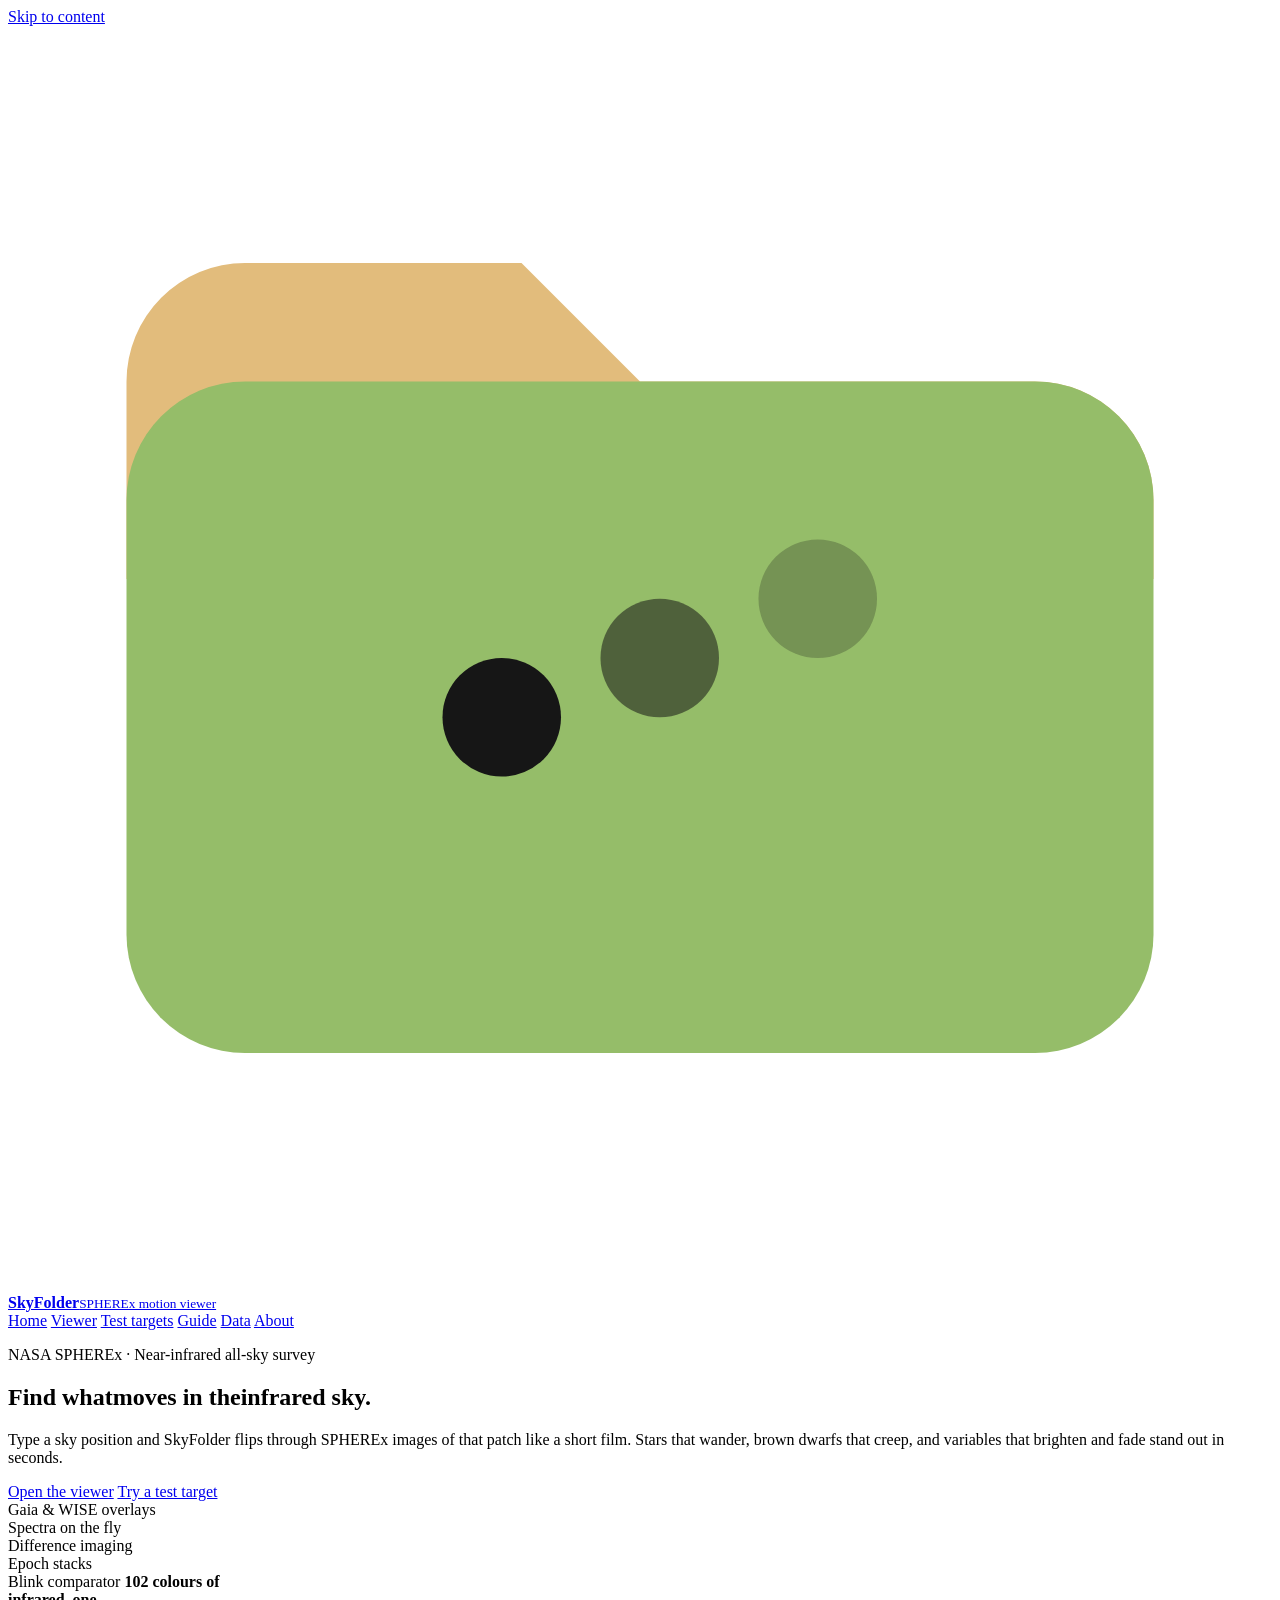
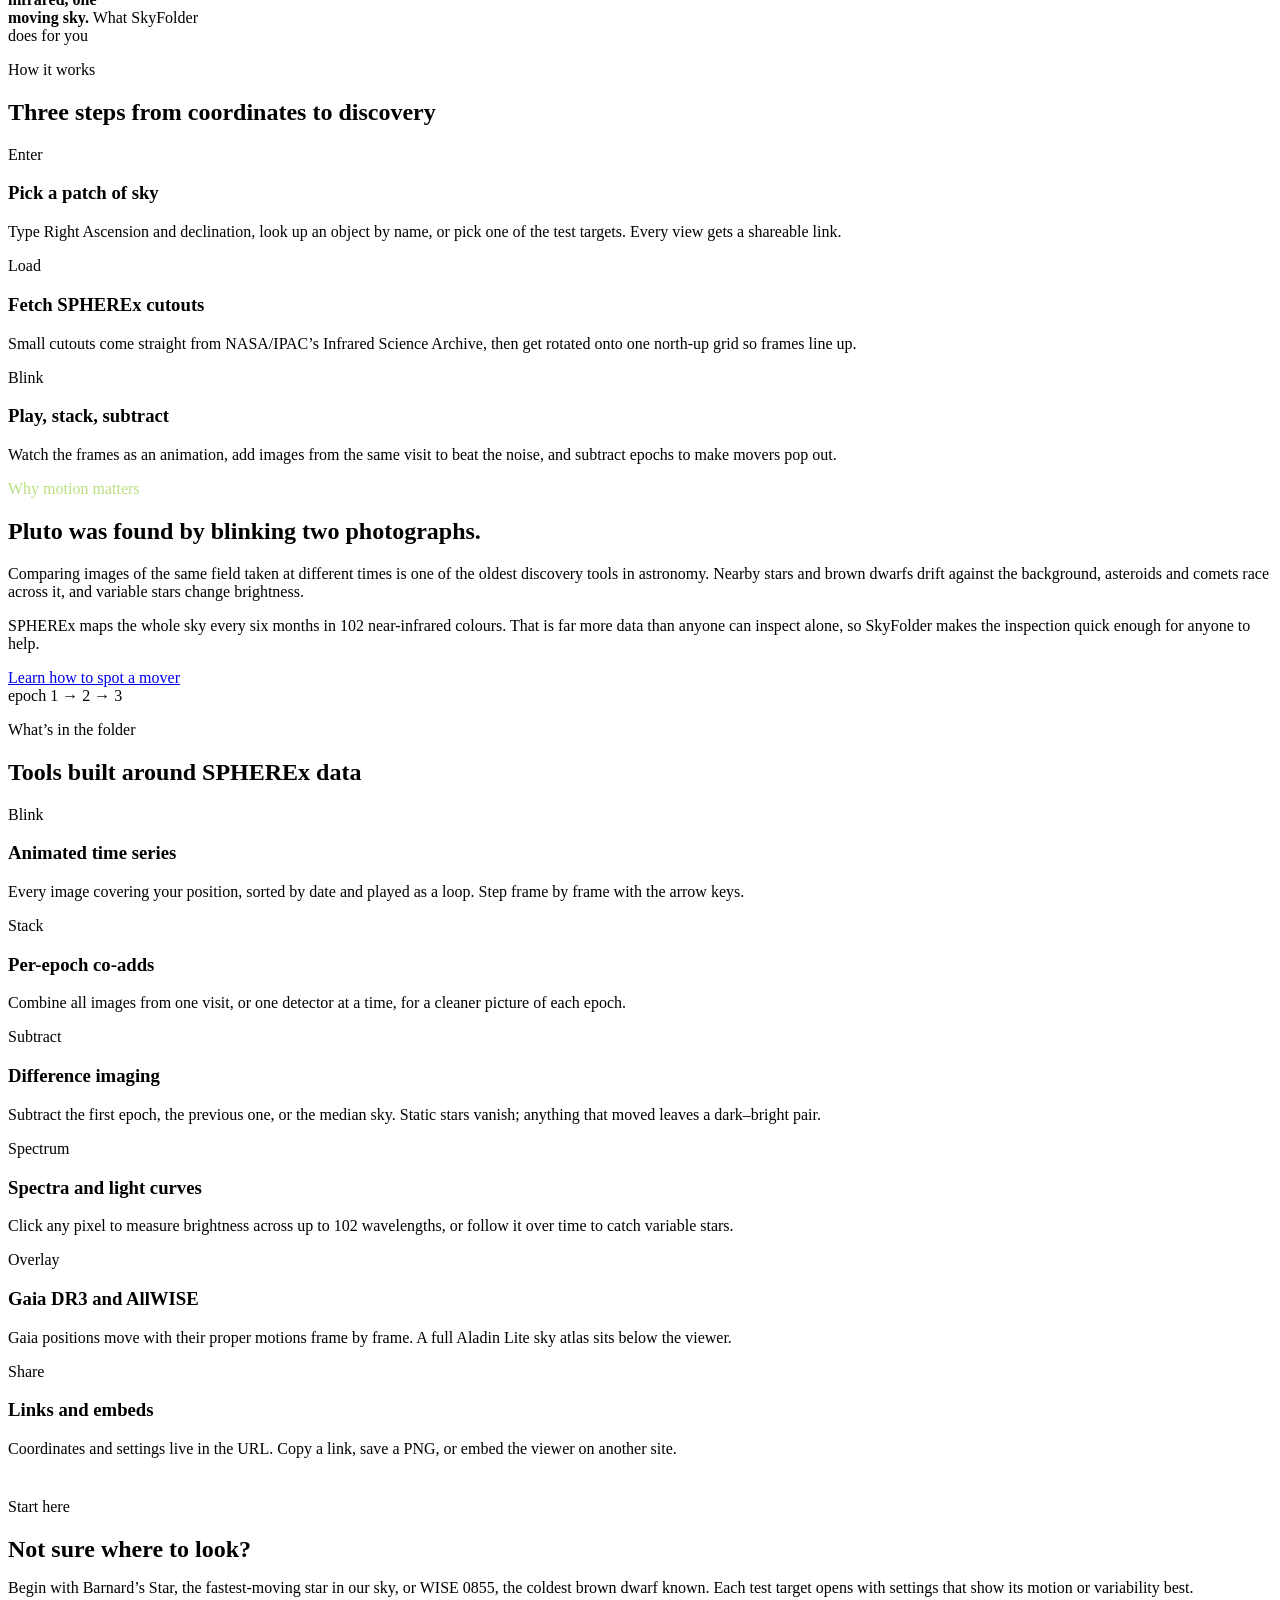
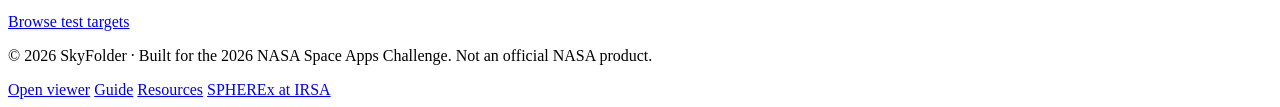
==== index.html @ dc49c0e2 "Add files via upload" ====
<!DOCTYPE html>
<html lang="en">
<head>
  <meta charset="utf-8">
  <meta name="viewport" content="width=device-width, initial-scale=1">
  <title>SkyFolder · Find what moves in the SPHEREx sky</title>
  <meta name="description" content="A simple web viewer that blinks NASA SPHEREx infrared images of any patch of sky so anyone can spot moving and variable objects.">
  <meta property="og:title" content="SkyFolder · Find what moves in the SPHEREx sky">
  <meta property="og:description" content="A simple web viewer that blinks NASA SPHEREx infrared images of any patch of sky so anyone can spot moving and variable objects.">
  <meta name="theme-color" content="#e5ecd4">
  <link rel="icon" href="assets/img/favicon.svg" type="image/svg+xml">
  <link rel="preconnect" href="https://fonts.googleapis.com">
  <link rel="preconnect" href="https://fonts.gstatic.com" crossorigin>
  <link href="https://fonts.googleapis.com/css2?family=Inter:wght@400;500;600;700&family=Inter+Tight:wght@700;800&family=JetBrains+Mono:wght@400;600&display=swap" rel="stylesheet">
  <link rel="stylesheet" href="assets/css/style.css">
</head>
<body>
  <a class="skip" href="#main">Skip to content</a>
  <header class="site-header">
    <div class="wrap header-row">
      <a class="brand" href="index.html">
        <svg viewBox="0 0 64 64" aria-hidden="true"><path d="M6 18a6 6 0 0 1 6-6h14l6 6h20a6 6 0 0 1 6 6v4H6z" fill="#e2bc7c"/><path d="M6 24a6 6 0 0 1 6-6h40a6 6 0 0 1 6 6v22a6 6 0 0 1-6 6H12a6 6 0 0 1-6-6z" fill="#95bd69"/><circle cx="25" cy="35" r="3" fill="#161616"/><circle cx="33" cy="32" r="3" fill="#161616" opacity=".55"/><circle cx="41" cy="29" r="3" fill="#161616" opacity=".25"/></svg>
        <span><b>SkyFolder</b><small>SPHEREx motion viewer</small></span>
      </a>
      <nav class="tabs" aria-label="Main">
        <a class="tab active" href="index.html" aria-current="page">Home</a>
        <a class="tab" href="viewer.html">Viewer</a>
        <a class="tab" href="targets.html">Test targets</a>
        <a class="tab" href="guide.html">Guide</a>
        <a class="tab" href="data.html">Data</a>
        <a class="tab" href="about.html">About</a>
      </nav>
    </div>
  </header>

  <div class="wrap">
    <main id="main" class="sheet">
      <section class="hero">
        <div>
          <p class="eyebrow">NASA SPHEREx · Near-infrared all-sky survey</p>
          <h1><span>Find what</span><span>moves in the</span><span>infrared sky.</span></h1>
          <p class="lead">Type a sky position and SkyFolder flips through SPHEREx images of that patch like a short film. Stars that wander, brown dwarfs that creep, and variables that brighten and fade stand out in seconds.</p>
          <div class="btn-row">
            <a class="btn" href="viewer.html">Open the viewer</a>
            <a class="btn ghost" href="targets.html">Try a test target</a>
          </div>
        </div>

        <div class="stack" aria-hidden="true">
          <div class="sheetcard s1"><span class="t">Gaia &amp; WISE overlays</span></div>
          <div class="sheetcard s2"><span class="t">Spectra on the fly</span></div>
          <div class="sheetcard s3"><span class="t">Difference imaging</span></div>
          <div class="sheetcard s4"><span class="t">Epoch stacks</span></div>
          <div class="front">
            <span class="t">Blink comparator</span>
            <strong>102 colours of<br>infrared, one<br>moving sky.</strong>
            <span class="line">What SkyFolder<br>does for you</span>
          </div>
        </div>
      </section>

      <section>
        <p class="eyebrow">How it works</p>
        <h2>Three steps from coordinates to discovery</h2>
        <div class="steps">
          <div class="folder"><span class="label">Enter</span>
            <h3>Pick a patch of sky</h3>
            <p>Type Right Ascension and declination, look up an object by name, or pick one of the test targets. Every view gets a shareable link.</p>
          </div>
          <div class="folder green"><span class="label">Load</span>
            <h3>Fetch SPHEREx cutouts</h3>
            <p>Small cutouts come straight from NASA/IPAC’s Infrared Science Archive, then get rotated onto one north-up grid so frames line up.</p>
          </div>
          <div class="folder"><span class="label">Blink</span>
            <h3>Play, stack, subtract</h3>
            <p>Watch the frames as an animation, add images from the same visit to beat the noise, and subtract epochs to make movers pop out.</p>
          </div>
        </div>
      </section>

      <section class="band">
        <div>
          <p class="eyebrow" style="color:#b8e07f">Why motion matters</p>
          <h2>Pluto was found by blinking two photographs.</h2>
          <p>Comparing images of the same field taken at different times is one of the oldest discovery tools in astronomy. Nearby stars and brown dwarfs drift against the background, asteroids and comets race across it, and variable stars change brightness.</p>
          <p>SPHEREx maps the whole sky every six months in 102 near-infrared colours. That is far more data than anyone can inspect alone, so SkyFolder makes the inspection quick enough for anyone to help.</p>
          <a class="btn green" href="guide.html">Learn how to spot a mover</a>
        </div>
        <div class="blink-demo" aria-label="Animated illustration of a star moving against fixed background stars">
          <i style="width:5px;height:5px;left:18%;top:22%"></i>
          <i style="width:3px;height:3px;left:72%;top:18%"></i>
          <i style="width:7px;height:7px;left:64%;top:70%"></i>
          <i style="width:4px;height:4px;left:28%;top:78%"></i>
          <i style="width:3px;height:3px;left:84%;top:44%"></i>
          <i style="width:4px;height:4px;left:12%;top:52%"></i>
          <i class="mover"></i>
          <span>epoch 1 → 2 → 3</span>
        </div>
      </section>

      <section>
        <p class="eyebrow">What’s in the folder</p>
        <h2>Tools built around SPHEREx data</h2>
        <div class="grid three">
          <div class="folder paper"><span class="label">Blink</span>
            <h3>Animated time series</h3>
            <p>Every image covering your position, sorted by date and played as a loop. Step frame by frame with the arrow keys.</p>
          </div>
          <div class="folder paper"><span class="label">Stack</span>
            <h3>Per-epoch co-adds</h3>
            <p>Combine all images from one visit, or one detector at a time, for a cleaner picture of each epoch.</p>
          </div>
          <div class="folder paper"><span class="label">Subtract</span>
            <h3>Difference imaging</h3>
            <p>Subtract the first epoch, the previous one, or the median sky. Static stars vanish; anything that moved leaves a dark–bright pair.</p>
          </div>
          <div class="folder paper"><span class="label">Spectrum</span>
            <h3>Spectra and light curves</h3>
            <p>Click any pixel to measure brightness across up to 102 wavelengths, or follow it over time to catch variable stars.</p>
          </div>
          <div class="folder paper"><span class="label">Overlay</span>
            <h3>Gaia DR3 and AllWISE</h3>
            <p>Gaia positions move with their proper motions frame by frame. A full Aladin Lite sky atlas sits below the viewer.</p>
          </div>
          <div class="folder paper"><span class="label">Share</span>
            <h3>Links and embeds</h3>
            <p>Coordinates and settings live in the URL. Copy a link, save a PNG, or embed the viewer on another site.</p>
          </div>
        </div>
      </section>

      <section>
        <div class="folder green" style="margin-top:2.5rem"><span class="label">Start here</span>
          <h2 style="margin-bottom:.4em">Not sure where to look?</h2>
          <p>Begin with Barnard’s Star, the fastest-moving star in our sky, or WISE 0855, the coldest brown dwarf known. Each test target opens with settings that show its motion or variability best.</p>
          <a class="btn" href="targets.html">Browse test targets</a>
        </div>
      </section>

    </main>
  </div>

  <footer class="site-footer">
    <div class="wrap footer-row">
      <p>© <span data-year>2026</span> SkyFolder · Built for the 2026 NASA Space Apps Challenge. Not an official NASA product.</p>
      <nav aria-label="Footer">
        <a href="viewer.html">Open viewer</a>
        <a href="guide.html">Guide</a>
        <a href="data.html#resources">Resources</a>
        <a href="https://irsa.ipac.caltech.edu/Missions/spherex.html" rel="noopener">SPHEREx at IRSA</a>
      </nav>
    </div>
  </footer>
  <script src="assets/js/common.js" defer></script>
</body>
</html>
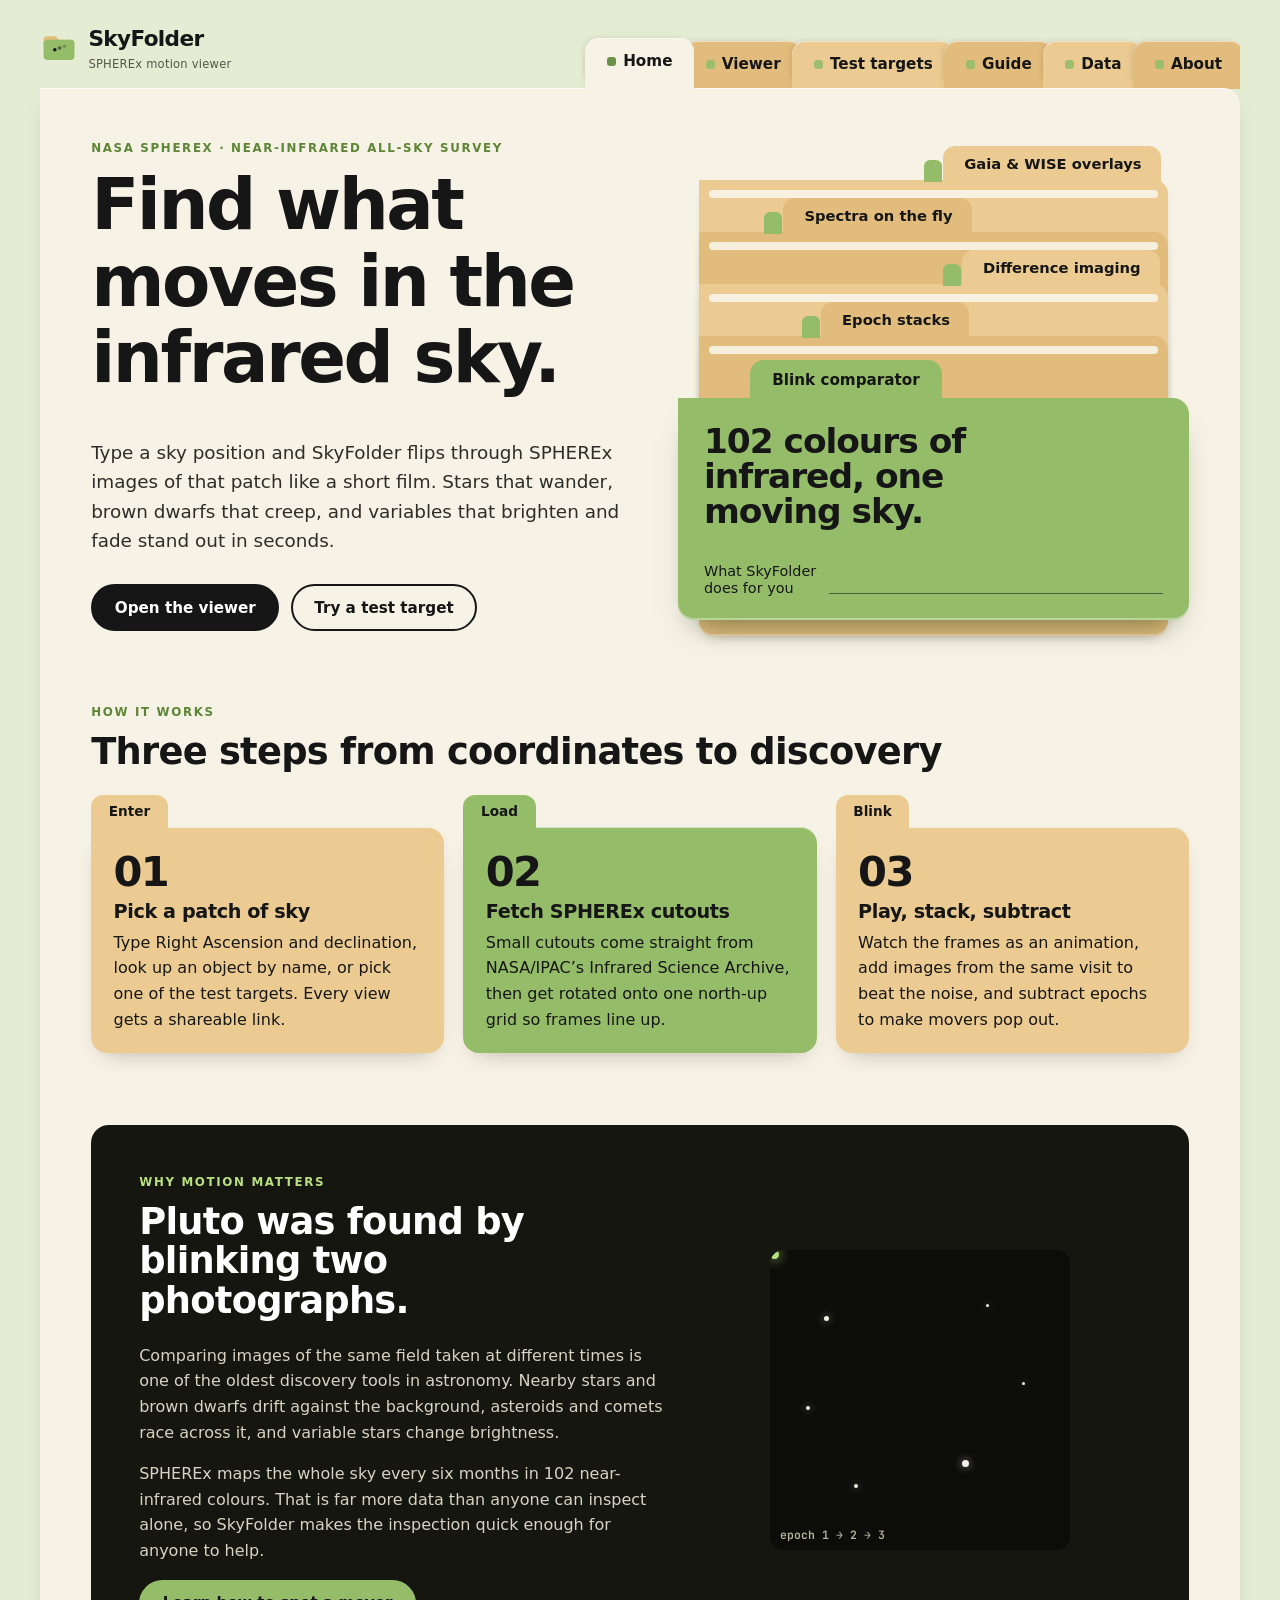
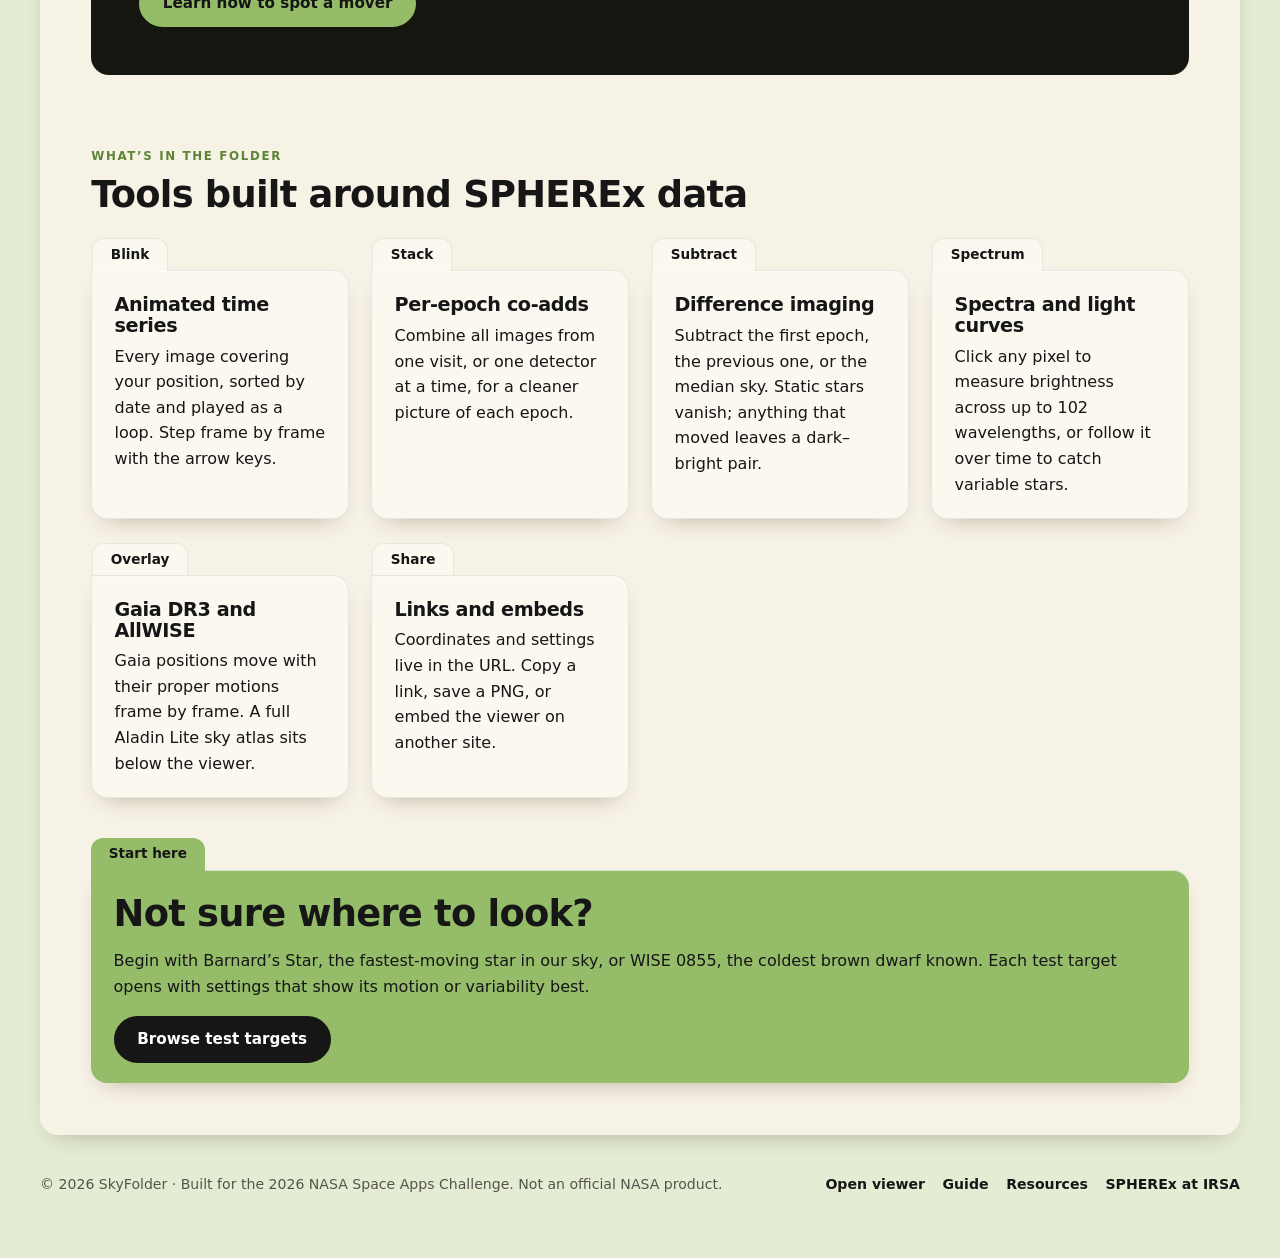
==== commit a548d825: "Add files via upload" ====
--- a/index.html
+++ b/index.html
@@ -8,11 +8,11 @@
   <meta property="og:title" content="SkyFolder · Find what moves in the SPHEREx sky">
   <meta property="og:description" content="A simple web viewer that blinks NASA SPHEREx infrared images of any patch of sky so anyone can spot moving and variable objects.">
   <meta name="theme-color" content="#e5ecd4">
-  <link rel="icon" href="assets/img/favicon.svg" type="image/svg+xml">
+  <link rel="icon" href="favicon.svg" type="image/svg+xml">
   <link rel="preconnect" href="https://fonts.googleapis.com">
   <link rel="preconnect" href="https://fonts.gstatic.com" crossorigin>
   <link href="https://fonts.googleapis.com/css2?family=Inter:wght@400;500;600;700&family=Inter+Tight:wght@700;800&family=JetBrains+Mono:wght@400;600&display=swap" rel="stylesheet">
-  <link rel="stylesheet" href="assets/css/style.css">
+  <link rel="stylesheet" href="style.css">
 </head>
 <body>
   <a class="skip" href="#main">Skip to content</a>
@@ -151,6 +151,6 @@
       </nav>
     </div>
   </footer>
-  <script src="assets/js/common.js" defer></script>
+  <script src="common.js" defer></script>
 </body>
 </html>
--- a/style.css
+++ b/style.css
@@ -0,0 +1,376 @@
+:root {
+  --bg: #e5ecd4;
+  --paper: #f7f2e6;
+  --paper-2: #fbf8f0;
+  --kraft: #ebcb92;
+  --kraft-2: #e2bc7c;
+  --kraft-edge: #cfa463;
+  --green: #95bd69;
+  --green-2: #84ad58;
+  --green-dark: #5d8536;
+  --ink: #161616;
+  --muted: #55544a;
+  --line: rgba(22, 22, 22, 0.12);
+  --night: #15160f;
+  --radius: 18px;
+  --shadow: 0 1px 0 rgba(255, 255, 255, 0.6) inset, 0 10px 24px -14px rgba(60, 50, 20, 0.45);
+  --font: 'Inter', system-ui, -apple-system, 'Segoe UI', sans-serif;
+  --display: 'Inter Tight', 'Inter', system-ui, sans-serif;
+  --mono: 'JetBrains Mono', ui-monospace, SFMono-Regular, Menlo, monospace;
+}
+
+* { box-sizing: border-box; }
+[hidden] { display: none !important; }
+html { scroll-behavior: smooth; }
+body {
+  margin: 0;
+  font-family: var(--font);
+  color: var(--ink);
+  background: var(--bg);
+  line-height: 1.6;
+  -webkit-font-smoothing: antialiased;
+}
+img { max-width: 100%; display: block; }
+a { color: var(--green-dark); text-underline-offset: 3px; }
+a:hover { color: var(--ink); }
+h1, h2, h3, h4 { font-family: var(--display); line-height: 1.08; letter-spacing: -0.02em; margin: 0 0 .6em; }
+h1 { font-size: clamp(2.4rem, 5.6vw, 4.4rem); font-weight: 800; letter-spacing: -0.035em; }
+h2 { font-size: clamp(1.6rem, 3vw, 2.3rem); font-weight: 800; }
+h3 { font-size: 1.2rem; font-weight: 700; }
+p { margin: 0 0 1em; }
+code, kbd, .mono { font-family: var(--mono); font-size: .9em; }
+code { background: rgba(22,22,22,.06); padding: .1em .35em; border-radius: 6px; }
+kbd { border: 1px solid var(--line); border-bottom-width: 2px; padding: 0 .4em; border-radius: 5px; background: var(--paper-2); }
+.muted { color: var(--muted); }
+.wrap { width: min(1200px, 100% - 2.5rem); margin-inline: auto; }
+.skip { position: absolute; left: -999px; }
+.skip:focus { left: 1rem; top: 1rem; z-index: 10; background: var(--ink); color: #fff; padding: .5rem 1rem; border-radius: 8px; }
+
+/* ---------- header with folder tabs ---------- */
+.site-header { padding-top: 1.4rem; }
+.header-row { display: flex; align-items: flex-end; justify-content: space-between; gap: 1.5rem; }
+.brand { display: flex; align-items: center; gap: .65rem; text-decoration: none; color: var(--ink); padding-bottom: .9rem; flex-shrink: 0; }
+.brand svg { width: 38px; height: 38px; }
+.brand b { font-family: var(--display); font-size: 1.35rem; font-weight: 800; letter-spacing: -0.03em; }
+.brand small { display: block; font-size: .72rem; color: var(--muted); font-weight: 500; letter-spacing: .02em; margin-top: -2px; }
+
+.tabs { display: flex; align-items: flex-end; overflow-x: auto; scrollbar-width: none; padding: .6rem .4rem 0; margin-bottom: -1px; }
+.tabs::-webkit-scrollbar { display: none; }
+.tab {
+  position: relative;
+  display: inline-flex; align-items: center; gap: .45rem;
+  padding: .7rem 1.35rem .75rem;
+  margin-right: -10px;
+  background: var(--kraft);
+  color: var(--ink);
+  text-decoration: none;
+  font-weight: 600;
+  font-size: .95rem;
+  white-space: nowrap;
+  border-radius: 14px 14px 0 0;
+  box-shadow: inset 0 1px 0 rgba(255,255,255,.5), -3px -2px 8px -6px rgba(60,40,10,.4);
+  transition: transform .15s ease, background .15s ease;
+}
+.tab:nth-child(even) { background: var(--kraft-2); }
+.tab::before { content: ''; width: 9px; height: 9px; border-radius: 3px; background: var(--green); opacity: .9; }
+.tab:hover { transform: translateY(-3px); color: var(--ink); }
+.tab.active { background: var(--paper); z-index: 2; padding-bottom: .95rem; transform: none; }
+.tab.active::before { background: var(--green-dark); }
+
+.sheet {
+  position: relative;
+  background: var(--paper);
+  border-radius: 0 var(--radius) var(--radius) var(--radius);
+  box-shadow: var(--shadow);
+  padding: clamp(1.4rem, 4vw, 3.2rem);
+  min-height: 60vh;
+}
+
+/* ---------- buttons, chips, forms ---------- */
+.btn {
+  display: inline-flex; align-items: center; justify-content: center; gap: .5rem;
+  padding: .78rem 1.35rem;
+  border-radius: 999px;
+  border: 2px solid var(--ink);
+  background: var(--ink); color: #fff;
+  font: 600 .95rem var(--font);
+  text-decoration: none;
+  cursor: pointer;
+  transition: transform .12s ease, background .12s ease;
+}
+.btn:hover { transform: translateY(-1px); color: #fff; background: #2b2b2b; }
+.btn:disabled { opacity: .45; cursor: not-allowed; transform: none; }
+.btn.ghost { background: transparent; color: var(--ink); }
+.btn.ghost:hover { background: rgba(22,22,22,.06); color: var(--ink); }
+.btn.green { background: var(--green); border-color: var(--green); color: var(--ink); }
+.btn.green:hover { background: var(--green-2); }
+.btn.small { padding: .45rem .9rem; font-size: .85rem; border-width: 1.5px; }
+.btn-row { display: flex; flex-wrap: wrap; gap: .7rem; }
+
+.chip {
+  border: 1.5px solid var(--kraft-edge);
+  background: var(--paper-2);
+  color: var(--ink);
+  font: 600 .82rem var(--font);
+  padding: .38rem .8rem;
+  border-radius: 999px;
+  cursor: pointer;
+}
+.chip:hover { background: var(--kraft); }
+
+label { font-weight: 600; font-size: .85rem; display: block; margin-bottom: .3rem; }
+.hint { font-size: .78rem; color: var(--muted); font-weight: 400; }
+input[type=text], input[type=number], select {
+  width: 100%;
+  font: 500 .95rem var(--font);
+  color: var(--ink);
+  background: var(--paper-2);
+  border: 1.5px solid rgba(22,22,22,.18);
+  border-radius: 11px;
+  padding: .62rem .75rem;
+}
+input.mono { font-family: var(--mono); font-size: .9rem; }
+input:focus, select:focus, button:focus-visible, a:focus-visible { outline: 3px solid rgba(149,189,105,.55); outline-offset: 1px; }
+input[type=range] { width: 100%; accent-color: var(--green-dark); }
+.check { display: flex; align-items: center; gap: .5rem; font-weight: 500; font-size: .88rem; margin: .25rem 0; cursor: pointer; }
+.check input { accent-color: var(--green-dark); width: 16px; height: 16px; }
+
+/* ---------- folder cards ---------- */
+.folder {
+  position: relative;
+  background: var(--kraft);
+  border-radius: 0 16px 16px 16px;
+  padding: 1.5rem 1.4rem 1.3rem;
+  margin-top: 2.1rem;
+  box-shadow: var(--shadow);
+}
+.folder > .label {
+  position: absolute; left: 0; top: -2rem;
+  height: 2.05rem;
+  display: inline-flex; align-items: center;
+  padding: 0 1.1rem;
+  background: inherit;
+  border-radius: 12px 12px 0 0;
+  font-weight: 700; font-size: .85rem;
+  white-space: nowrap;
+}
+.folder.green { background: var(--green); }
+.folder.paper { background: var(--paper-2); border: 1.5px solid rgba(22,22,22,.08); }
+.folder.paper > .label { border: 1.5px solid rgba(22,22,22,.08); border-bottom: 0; top: calc(-2rem - 1.5px); }
+.folder h3 { margin-bottom: .35em; }
+.folder p:last-child { margin-bottom: 0; }
+
+.grid { display: grid; gap: 1.4rem; }
+.grid.two { grid-template-columns: repeat(auto-fit, minmax(300px, 1fr)); }
+.grid.three { grid-template-columns: repeat(auto-fit, minmax(250px, 1fr)); }
+
+section + section { margin-top: clamp(2.5rem, 6vw, 4.5rem); }
+.eyebrow { text-transform: uppercase; letter-spacing: .14em; font-size: .74rem; font-weight: 700; color: var(--green-dark); margin-bottom: .6rem; }
+.lead { font-size: 1.15rem; color: #2e2d27; max-width: 62ch; }
+.page-intro { max-width: 760px; margin-bottom: 2rem; }
+
+/* ---------- home hero: stacked folders ---------- */
+.hero { display: grid; grid-template-columns: 1.05fr 1fr; gap: clamp(1.5rem, 4vw, 3.5rem); align-items: center; }
+.hero h1 span { display: block; }
+.hero .lead { margin: 1.2rem 0 1.8rem; }
+.stack { position: relative; height: 470px; max-width: 520px; width: 100%; justify-self: center; }
+.stack .sheetcard {
+  position: absolute; left: 4%; right: 4%;
+  height: 300px;
+  background: var(--kraft);
+  border-radius: 0 14px 14px 14px;
+  box-shadow: 0 -2px 0 rgba(255,255,255,.35) inset, 0 6px 14px -10px rgba(60,40,10,.6);
+}
+.stack .sheetcard::after {
+  content: ''; position: absolute; left: 10px; right: 10px; top: 10px; height: 8px;
+  background: var(--paper-2); border-radius: 4px; opacity: .85;
+}
+.stack .sheetcard .t {
+  position: absolute; top: -34px; height: 36px;
+  background: inherit;
+  padding: 0 1.2rem;
+  display: flex; align-items: center; gap: .5rem;
+  border-radius: 12px 12px 0 0;
+  font-weight: 600; font-size: .92rem;
+  white-space: nowrap;
+}
+.stack .sheetcard .t::before { content: ''; width: 18px; height: 22px; border-radius: 6px 6px 0 0; background: var(--green); margin-left: -2.4rem; margin-right: .9rem; align-self: flex-end; }
+.stack .s1 { top: 30px; } .stack .s1 .t { left: 52%; }
+.stack .s2 { top: 82px; background: var(--kraft-2); } .stack .s2 .t { left: 18%; }
+.stack .s3 { top: 134px; } .stack .s3 .t { left: 56%; }
+.stack .s4 { top: 186px; background: var(--kraft-2); } .stack .s4 .t { left: 26%; }
+.stack .front {
+  position: absolute; left: 0; right: 0; top: 248px; bottom: 0;
+  background: var(--green);
+  border-radius: 0 16px 16px 16px;
+  padding: 1.6rem 1.6rem 1.4rem;
+  box-shadow: 0 -2px 0 rgba(255,255,255,.35) inset, 0 18px 30px -18px rgba(40,60,20,.7);
+  display: flex; flex-direction: column; justify-content: space-between;
+}
+.stack .front .t { position: absolute; top: -38px; left: 14%; height: 40px; padding: 0 1.4rem; background: var(--green); border-radius: 14px 14px 0 0; display: flex; align-items: center; font-weight: 700; font-size: .95rem; }
+.stack .front strong { font-family: var(--display); font-size: clamp(1.6rem, 3vw, 2.15rem); line-height: 1.02; letter-spacing: -0.03em; font-weight: 800; }
+.stack .front .line { display: flex; align-items: flex-end; gap: .8rem; font-size: .9rem; font-weight: 500; line-height: 1.2; }
+.stack .front .line::after { content: ''; flex: 1; border-bottom: 1.5px solid rgba(22,22,22,.55); margin-bottom: .25rem; }
+
+.steps { counter-reset: s; display: grid; gap: 1.2rem; grid-template-columns: repeat(auto-fit, minmax(230px, 1fr)); }
+.steps .folder::before {
+  counter-increment: s; content: counter(s, decimal-leading-zero);
+  font-family: var(--display); font-weight: 800; font-size: 2.6rem; line-height: 1; display: block; margin-bottom: .6rem; letter-spacing: -0.04em;
+}
+
+.band {
+  background: var(--night); color: #f1ecdf; border-radius: var(--radius);
+  padding: clamp(1.6rem, 4vw, 3rem);
+  display: grid; grid-template-columns: 1.2fr 1fr; gap: 2rem; align-items: center;
+}
+.band h2 { color: #fff; }
+.band p { color: #d8d3c4; }
+.band .btn.green { color: var(--ink); }
+.blink-demo { position: relative; aspect-ratio: 1; max-width: 300px; justify-self: center; width: 100%; border-radius: 14px; overflow: hidden; background: #0c0d09; }
+.blink-demo i { position: absolute; border-radius: 50%; background: #f4f1e6; box-shadow: 0 0 8px rgba(255,255,255,.6); }
+.blink-demo .mover { width: 9px; height: 9px; background: #b8e07f; box-shadow: 0 0 12px #b8e07f; animation: hop 2.4s steps(1) infinite; }
+@keyframes hop { 0% { left: 40%; top: 58%; } 33% { left: 47%; top: 52%; } 66% { left: 54%; top: 46%; } }
+.blink-demo span { position: absolute; left: 10px; bottom: 8px; font: 600 .72rem var(--mono); color: #b8b39f; }
+
+/* ---------- page sections ---------- */
+.prose { max-width: 760px; }
+.prose h2 { margin-top: 2.4rem; }
+.prose h3 { margin-top: 1.8rem; }
+.prose ul, .prose ol { padding-left: 1.2rem; }
+.prose li { margin-bottom: .35rem; }
+.toc { display: flex; flex-wrap: wrap; gap: .5rem; margin: 0 0 2rem; }
+.callout { border-left: 4px solid var(--green); background: rgba(149,189,105,.14); padding: 1rem 1.2rem; border-radius: 0 12px 12px 0; margin: 1.2rem 0; }
+.callout p:last-child { margin: 0; }
+
+table { width: 100%; border-collapse: collapse; font-size: .9rem; }
+th, td { text-align: left; padding: .55rem .65rem; border-bottom: 1px solid var(--line); vertical-align: top; }
+th { font-size: .76rem; text-transform: uppercase; letter-spacing: .06em; color: var(--muted); font-weight: 700; }
+.table-wrap { overflow-x: auto; border-radius: 12px; border: 1.5px solid var(--line); background: var(--paper-2); }
+
+.target-card { display: flex; flex-direction: column; }
+.target-card .kind { font-size: .82rem; font-weight: 600; color: var(--green-dark); margin-bottom: .4rem; }
+.target-card dl { display: grid; grid-template-columns: auto 1fr; gap: .2rem .9rem; margin: .4rem 0 1rem; font-size: .88rem; }
+.target-card dt { color: var(--muted); }
+.target-card dd { margin: 0; font-family: var(--mono); font-size: .84rem; }
+.target-card .btn { margin-top: auto; align-self: flex-start; }
+
+.resource-list { list-style: none; padding: 0; margin: 0; display: grid; gap: .8rem; }
+.resource-list li { background: var(--paper-2); border: 1.5px solid var(--line); border-radius: 12px; padding: .9rem 1.1rem; }
+.resource-list a { font-weight: 700; }
+.resource-list p { margin: .2rem 0 0; font-size: .9rem; color: var(--muted); }
+
+.checklist { list-style: none; padding: 0; }
+.checklist li { padding-left: 1.9rem; position: relative; margin-bottom: .6rem; }
+.checklist li::before { content: ''; position: absolute; left: 0; top: .3rem; width: 1.1rem; height: 1.1rem; border-radius: 5px; background: var(--green); box-shadow: inset 0 0 0 2px var(--green-dark); }
+.checklist li::after { content: ''; position: absolute; left: .37rem; top: .45rem; width: .35rem; height: .6rem; border: solid var(--ink); border-width: 0 2px 2px 0; transform: rotate(45deg); }
+
+/* ---------- viewer ---------- */
+.search-folder { margin-top: 2.2rem; }
+.search-grid { display: grid; grid-template-columns: 2fr 1.2fr 1.2fr .8fr .8fr; gap: .9rem; align-items: end; }
+.search-grid .name-field { display: flex; gap: .5rem; }
+.search-grid .name-field input { flex: 1; }
+.search-more { display: grid; grid-template-columns: 1.4fr 1fr auto; gap: .9rem; align-items: end; margin-top: .9rem; }
+.presets { display: flex; flex-wrap: wrap; gap: .45rem; align-items: center; margin-top: 1rem; }
+.presets > span { font-size: .8rem; font-weight: 600; margin-right: .2rem; }
+
+.status-bar { display: flex; align-items: center; gap: 1rem; margin: 1.1rem 0 1.2rem; min-height: 1.6rem; flex-wrap: wrap; }
+#status { font-size: .9rem; margin: 0; flex: 1; min-width: 240px; }
+#status[data-kind=error] { color: #a3321f; font-weight: 600; }
+#status[data-kind=warn] { color: #8a5a10; font-weight: 600; }
+#status[data-kind=ok] { color: var(--green-dark); font-weight: 600; }
+.progress { width: 220px; height: 8px; background: rgba(22,22,22,.1); border-radius: 99px; overflow: hidden; }
+.progress span { display: block; height: 100%; width: 0; background: var(--green-dark); transition: width .2s; }
+
+.viewer-grid { display: grid; grid-template-columns: minmax(0, 1.45fr) minmax(270px, 1fr); gap: 1.4rem; align-items: start; }
+.stage-wrap { background: var(--night); border-radius: var(--radius); padding: 1rem; color: #ece7d8; }
+.stage { position: relative; aspect-ratio: 1; width: 100%; border-radius: 10px; overflow: hidden; background: #0c0d09; }
+.stage canvas { width: 100%; height: 100%; display: block; image-rendering: pixelated; cursor: crosshair; }
+.stage-empty { position: absolute; inset: 0; display: grid; place-items: center; text-align: center; padding: 2rem; color: #9d988a; font-weight: 600; }
+.frame-info { display: flex; justify-content: space-between; align-items: baseline; gap: 1rem; margin: .8rem .2rem .2rem; }
+#frame-label { font-weight: 700; font-size: 1rem; color: #fff; }
+#frame-sub { font-size: .8rem; color: #b5b09f; margin: 0 .2rem .7rem; min-height: 1.1em; }
+.player { display: grid; grid-template-columns: auto auto auto 1fr auto; gap: .6rem; align-items: center; }
+.player .btn { border-color: #3c3c33; background: #26271f; color: #fff; }
+.player .btn:hover { background: #33342a; }
+.player .btn.green { background: var(--green); border-color: var(--green); color: var(--ink); }
+.player label { color: #b5b09f; font-size: .75rem; margin: 0; display: flex; align-items: center; gap: .4rem; }
+.player input[type=number] { width: 64px; padding: .35rem .5rem; background: #26271f; color: #fff; border-color: #3c3c33; }
+.player input[type=range] { accent-color: var(--green); }
+#readout { font-family: var(--mono); font-size: .76rem; color: #b5b09f; margin-top: .8rem; min-height: 1.2em; }
+
+.panel { background: var(--paper-2); border: 1.5px solid var(--line); border-radius: var(--radius); padding: 1.2rem; }
+.panel + .panel { margin-top: 1.1rem; }
+.panel h3 { font-size: 1rem; margin-bottom: .8rem; }
+.controls { display: grid; grid-template-columns: 1fr 1fr; gap: .8rem; }
+.controls .full { grid-column: 1 / -1; }
+.overlays { display: grid; grid-template-columns: 1fr 1fr; gap: .1rem .8rem; }
+.share-row { display: flex; flex-wrap: wrap; gap: .5rem; }
+
+.analysis { margin-top: 1.6rem; }
+.analysis-tabs { display: flex; gap: 0; padding-left: .4rem; }
+.analysis-tabs button {
+  border: 0; cursor: pointer; font: 600 .9rem var(--font);
+  padding: .6rem 1.2rem .65rem; margin-right: -8px;
+  background: var(--kraft); color: var(--ink);
+  border-radius: 12px 12px 0 0;
+}
+.analysis-tabs button:nth-child(even) { background: var(--kraft-2); }
+.analysis-tabs button.active { background: var(--paper-2); position: relative; z-index: 1; box-shadow: 0 -1.5px 0 var(--line), 1.5px 0 0 var(--line), -1.5px 0 0 var(--line); }
+.analysis-body { background: var(--paper-2); border: 1.5px solid var(--line); border-radius: 0 var(--radius) var(--radius) var(--radius); padding: 1.2rem; }
+#chart { width: 100%; height: 320px; display: block; }
+#chart-note { font-size: .85rem; color: var(--muted); margin-top: .6rem; }
+.legend { display: flex; flex-wrap: wrap; gap: .4rem 1rem; margin-bottom: .4rem; color: var(--ink); }
+.legend .key { display: inline-flex; align-items: center; gap: .35rem; font-weight: 600; font-size: .8rem; }
+.legend i { width: 10px; height: 10px; border-radius: 50%; display: inline-block; }
+#meta-panel { max-height: 420px; overflow: auto; }
+#meta-panel tr.current td { background: rgba(149,189,105,.22); }
+.det-dot { display: inline-block; width: 9px; height: 9px; border-radius: 50%; margin-right: .35rem; }
+
+.aladin-section { margin-top: 2.2rem; }
+.aladin-head { display: flex; flex-wrap: wrap; justify-content: space-between; align-items: end; gap: 1rem; margin-bottom: 1rem; }
+.aladin-head .controls-inline { display: flex; gap: 1rem; align-items: center; flex-wrap: wrap; }
+.aladin-head select { width: auto; }
+#aladin-lite { width: 100%; height: 440px; border-radius: var(--radius); overflow: hidden; background: #0c0d09; }
+
+/* ---------- footer ---------- */
+.site-footer { padding: 2.4rem 0 3rem; font-size: .88rem; color: var(--muted); }
+.footer-row { display: flex; flex-wrap: wrap; justify-content: space-between; gap: 1rem; }
+.footer-row nav { display: flex; flex-wrap: wrap; gap: 1.1rem; }
+.footer-row a { color: var(--ink); text-decoration: none; font-weight: 600; }
+.footer-row a:hover { text-decoration: underline; }
+
+/* ---------- embed mode ---------- */
+body.embed { background: var(--paper); }
+body.embed .site-header, body.embed .site-footer, body.embed .page-intro, body.embed .aladin-section, body.embed .search-folder .presets { display: none; }
+body.embed .sheet { border-radius: 0; box-shadow: none; padding: 1rem; }
+body.embed .wrap { width: 100%; }
+
+/* ---------- responsive ---------- */
+@media (max-width: 1000px) {
+  .viewer-grid { grid-template-columns: 1fr; }
+  .search-grid { grid-template-columns: 1fr 1fr; }
+  .search-grid .name-wrap { grid-column: 1 / -1; }
+  .search-more { grid-template-columns: 1fr 1fr; }
+  .search-more .btn { grid-column: 1 / -1; }
+}
+@media (max-width: 860px) {
+  .hero { grid-template-columns: 1fr; }
+  .stack { height: 430px; }
+  .band { grid-template-columns: 1fr; }
+  .brand small { display: none; }
+}
+@media (max-width: 640px) {
+  .header-row { flex-direction: column; align-items: stretch; gap: 0; }
+  .brand { padding-bottom: .4rem; }
+  .sheet { border-radius: 0 0 var(--radius) var(--radius); }
+  .search-grid, .search-more, .controls, .overlays { grid-template-columns: 1fr; }
+  .player { grid-template-columns: auto auto auto 1fr; }
+  .player label { grid-column: 1 / -1; }
+  .stack .sheetcard .t { font-size: .8rem; padding: 0 .9rem; }
+  .stack .sheetcard .t::before { display: none; }
+  .stack .s1 .t, .stack .s3 .t { left: 30%; }
+}
+@media (prefers-reduced-motion: reduce) {
+  .blink-demo .mover { animation: none; left: 47%; top: 52%; }
+  * { transition: none !important; scroll-behavior: auto !important; }
+}
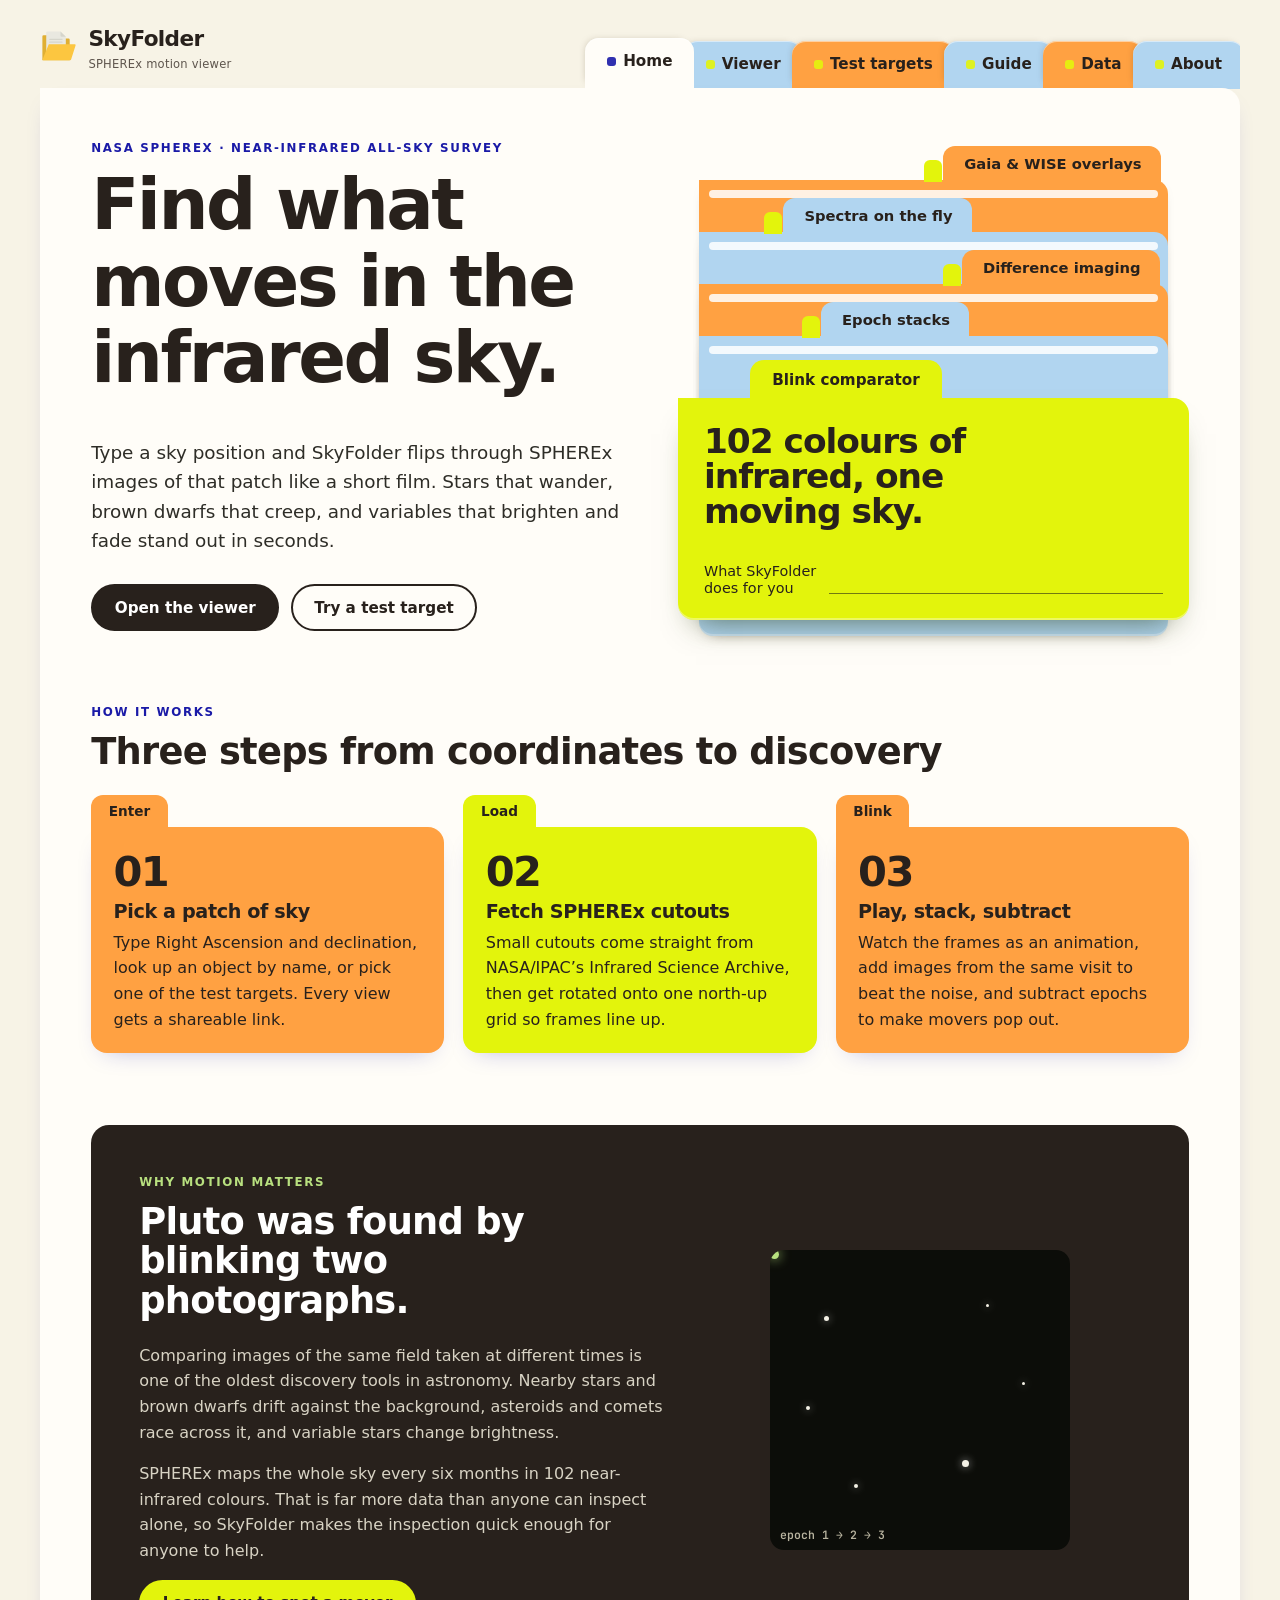
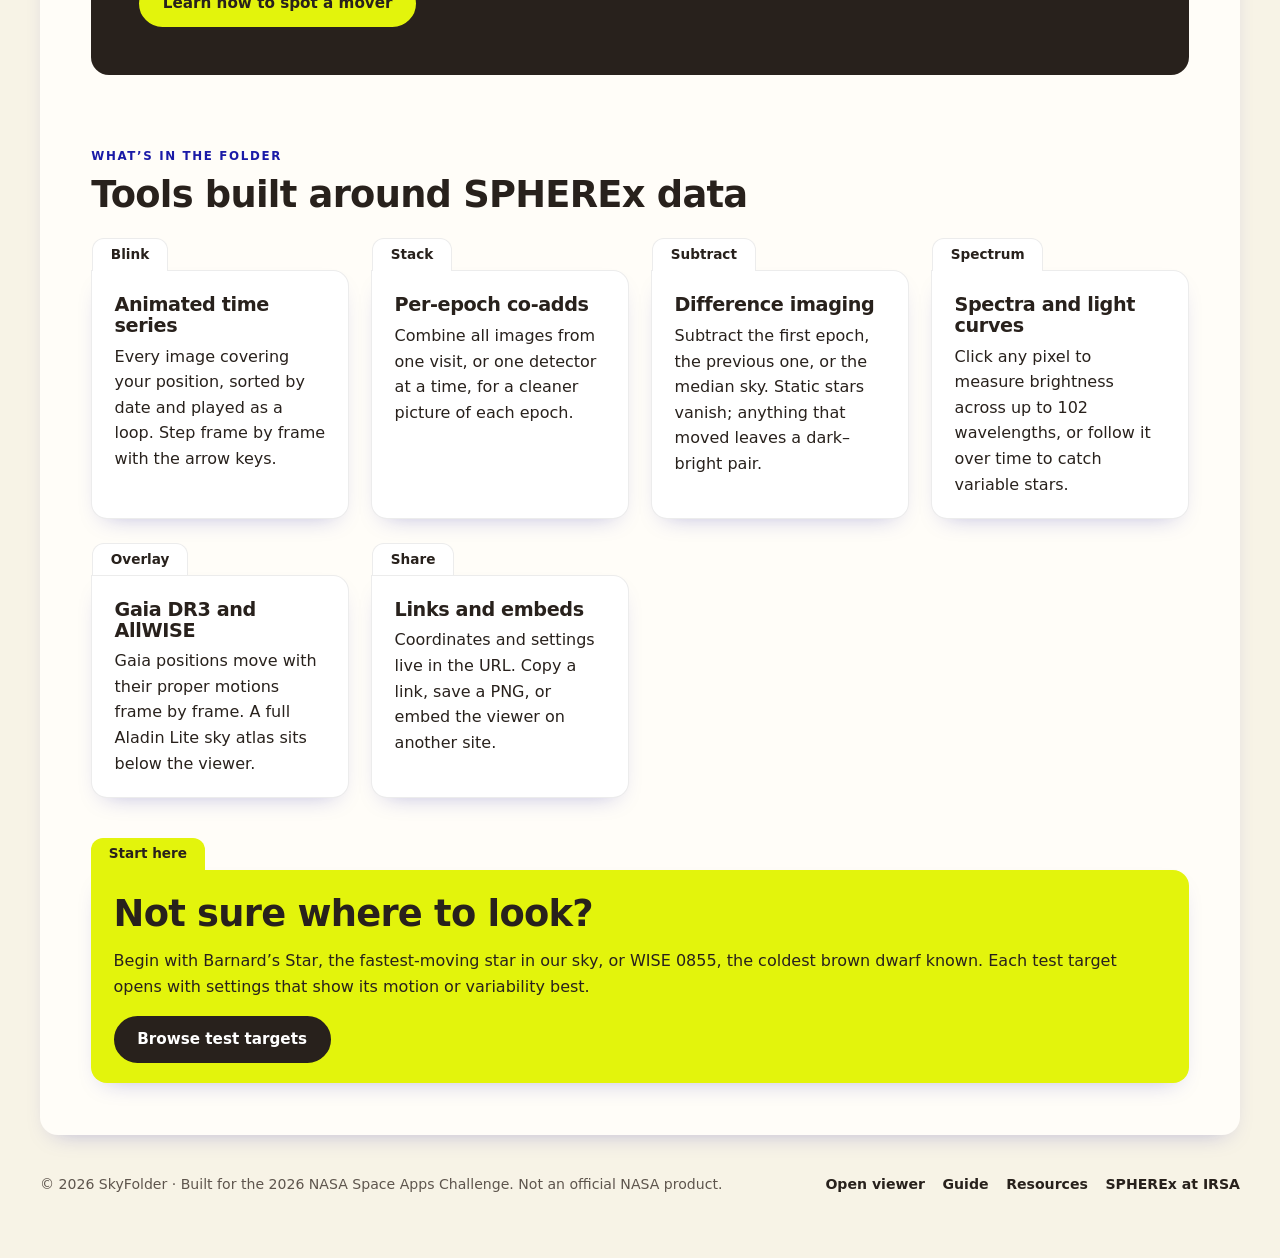
==== commit 0b92fb4b: "Update index.html" ====
--- a/index.html
+++ b/index.html
@@ -19,7 +19,7 @@
   <header class="site-header">
     <div class="wrap header-row">
       <a class="brand" href="index.html">
-        <svg viewBox="0 0 64 64" aria-hidden="true"><path d="M6 18a6 6 0 0 1 6-6h14l6 6h20a6 6 0 0 1 6 6v4H6z" fill="#e2bc7c"/><path d="M6 24a6 6 0 0 1 6-6h40a6 6 0 0 1 6 6v22a6 6 0 0 1-6 6H12a6 6 0 0 1-6-6z" fill="#95bd69"/><circle cx="25" cy="35" r="3" fill="#161616"/><circle cx="33" cy="32" r="3" fill="#161616" opacity=".55"/><circle cx="41" cy="29" r="3" fill="#161616" opacity=".25"/></svg>
+        <svg viewBox="0 0 512 512" aria-hidden="true"><path d="M32 100a16 16 0 0 1 16-16h48a16 16 0 0 1 16 16v28h272a16 16 0 0 1 16 16v276H32z" fill="#E0AF33"/><path d="M84 48a16 16 0 0 1 16-16h176l72 72v300H84z" fill="#E9E8E0"/><path d="M276 32v56a16 16 0 0 0 16 16h56z" fill="#D6D5CB"/><rect x="124" y="132" width="180" height="16" rx="8" fill="#D6D5CB"/><rect x="124" y="170" width="180" height="16" rx="8" fill="#D6D5CB"/><path d="M118 206h350a12 12 0 0 1 11 16l-60 190a14 14 0 0 1-13 10H46a10 10 0 0 1-10-13z" fill="#FCC640"/></svg>
         <span><b>SkyFolder</b><small>SPHEREx motion viewer</small></span>
       </a>
       <nav class="tabs" aria-label="Main">
--- a/style.css
+++ b/style.css
@@ -1,21 +1,21 @@
 :root {
-  --bg: #e5ecd4;
-  --paper: #f7f2e6;
-  --paper-2: #fbf8f0;
-  --kraft: #ebcb92;
-  --kraft-2: #e2bc7c;
-  --kraft-edge: #cfa463;
-  --green: #95bd69;
-  --green-2: #84ad58;
-  --green-dark: #5d8536;
-  --ink: #161616;
-  --muted: #55544a;
-  --line: rgba(22, 22, 22, 0.12);
-  --night: #15160f;
+  --bg: #F7F3E6;
+  --paper: #FFFDF8;
+  --paper-2: #FFFFFF;
+  --kraft: #FFA142;
+  --kraft-2: #B1D5F0;
+  --kraft-edge: #1A1AA7;
+  --green: #E3F40C;
+  --green-2: #D2E30A;
+  --green-dark: #1A1AA7;
+  --ink: #28211C;
+  --muted: #5E554D;
+  --line: rgba(40, 33, 28, 0.14);
+  --night: #28211C;
   --radius: 18px;
-  --shadow: 0 1px 0 rgba(255, 255, 255, 0.6) inset, 0 10px 24px -14px rgba(60, 50, 20, 0.45);
-  --font: 'Inter', system-ui, -apple-system, 'Segoe UI', sans-serif;
-  --display: 'Inter Tight', 'Inter', system-ui, sans-serif;
+  --shadow: 0 10px 24px -14px rgba(26, 26, 167, 0.35);
+  --font: 'Montserrat', system-ui, -apple-system, 'Segoe UI', sans-serif;
+  --display: 'Montserrat', system-ui, sans-serif;
   --mono: 'JetBrains Mono', ui-monospace, SFMono-Regular, Menlo, monospace;
 }
 
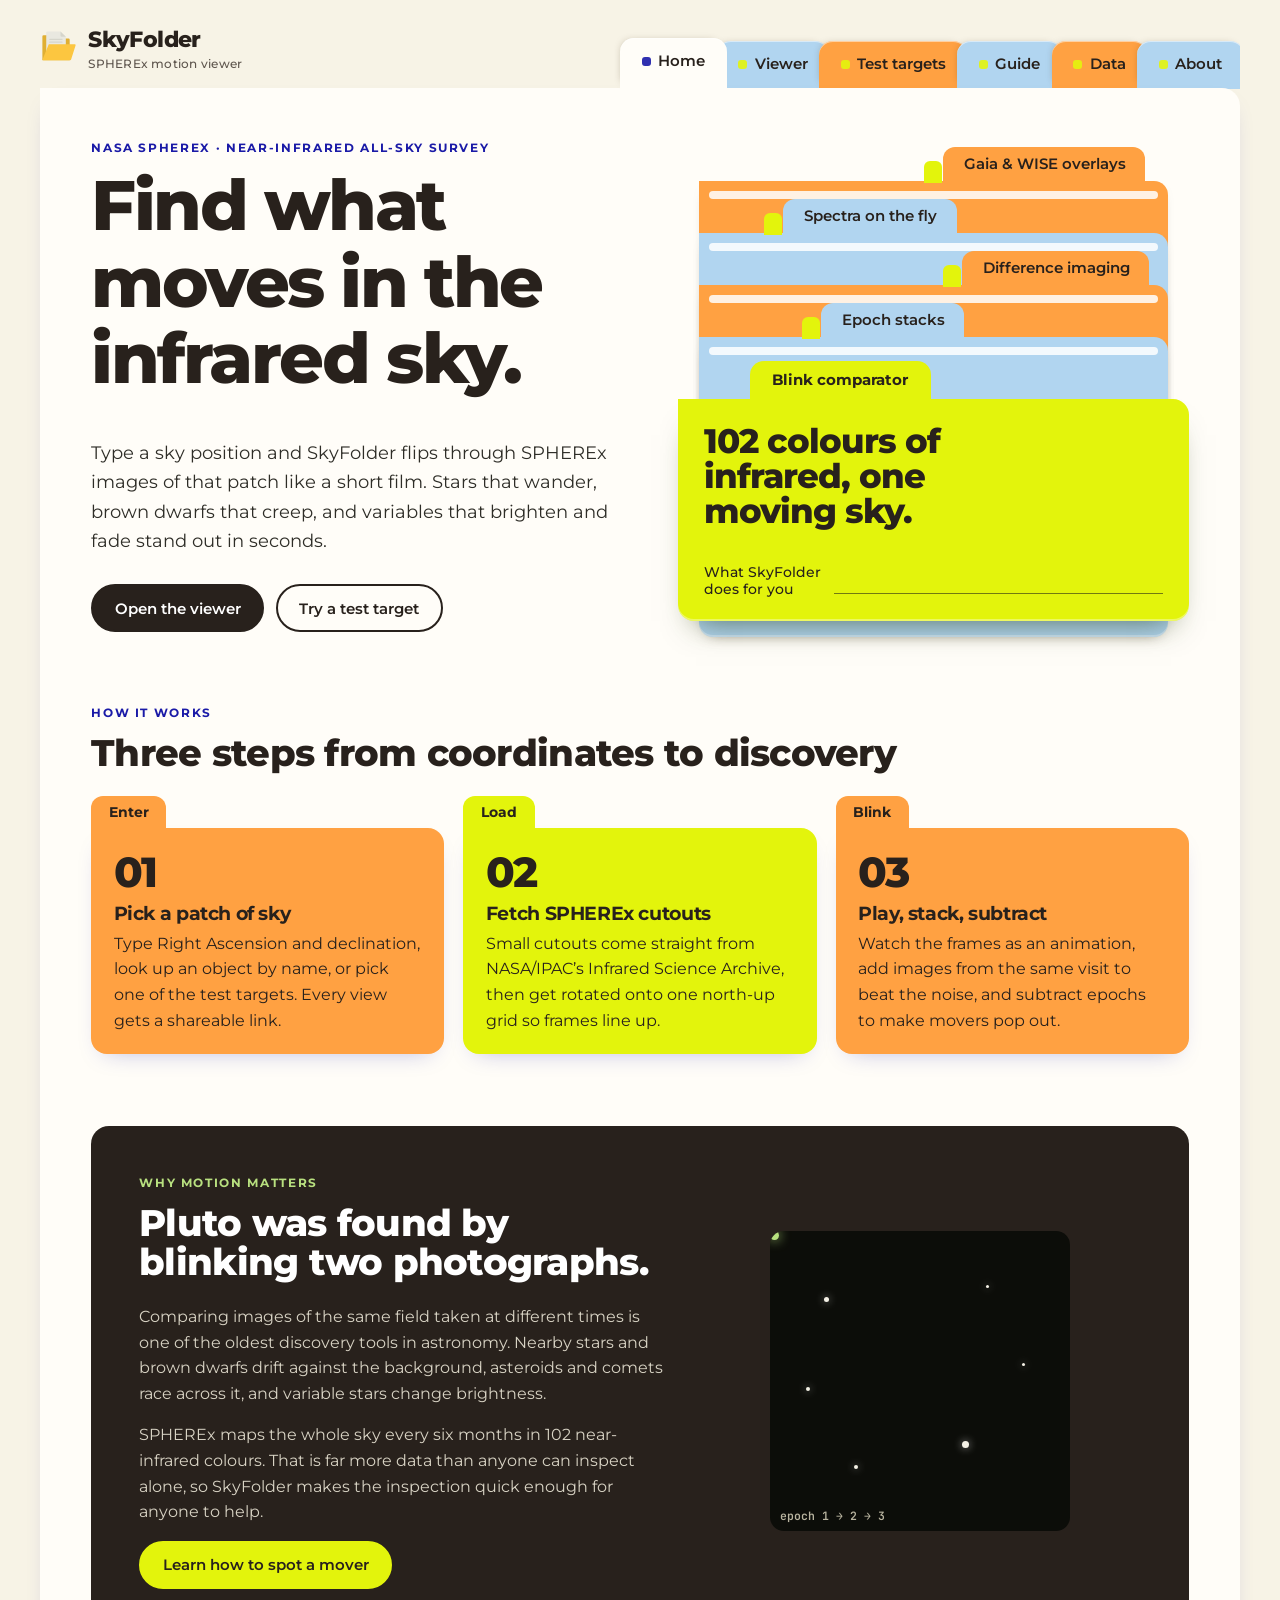
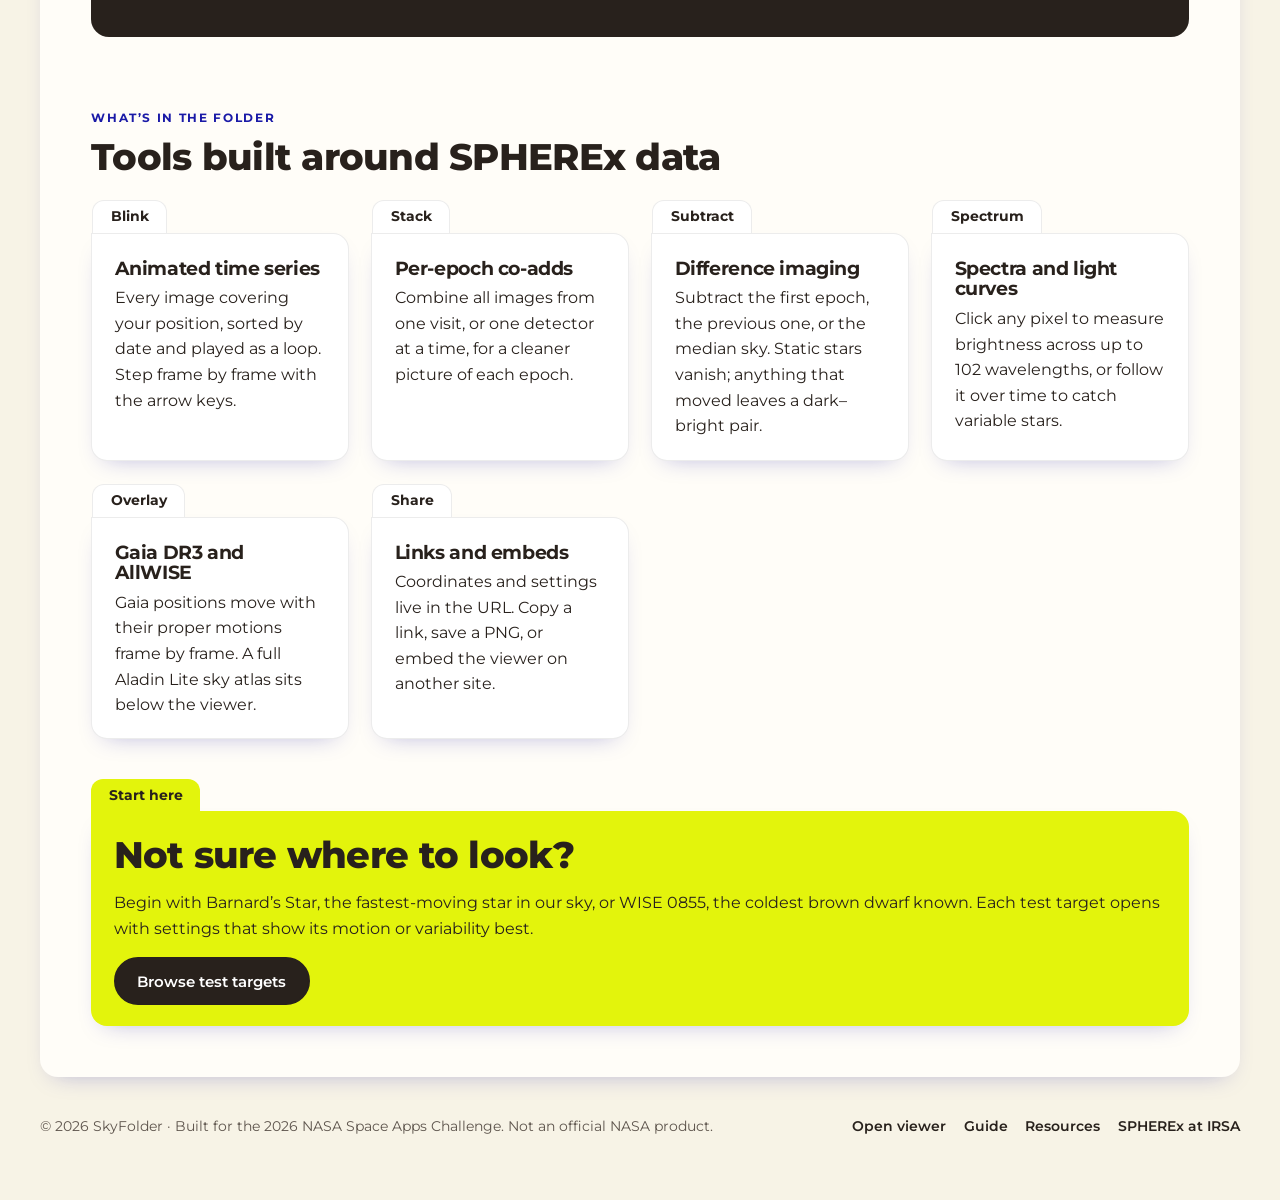
==== commit fa90268d: "Replace Inter font with Montserrat in index.html" ====
--- a/index.html
+++ b/index.html
@@ -11,7 +11,7 @@
   <link rel="icon" href="favicon.svg" type="image/svg+xml">
   <link rel="preconnect" href="https://fonts.googleapis.com">
   <link rel="preconnect" href="https://fonts.gstatic.com" crossorigin>
-  <link href="https://fonts.googleapis.com/css2?family=Inter:wght@400;500;600;700&family=Inter+Tight:wght@700;800&family=JetBrains+Mono:wght@400;600&display=swap" rel="stylesheet">
+  <link href="https://fonts.googleapis.com/css2?family=Montserrat:wght@400;500;600;700;800&family=JetBrains+Mono:wght@400;600&display=swap" rel="stylesheet">
   <link rel="stylesheet" href="style.css">
 </head>
 <body>
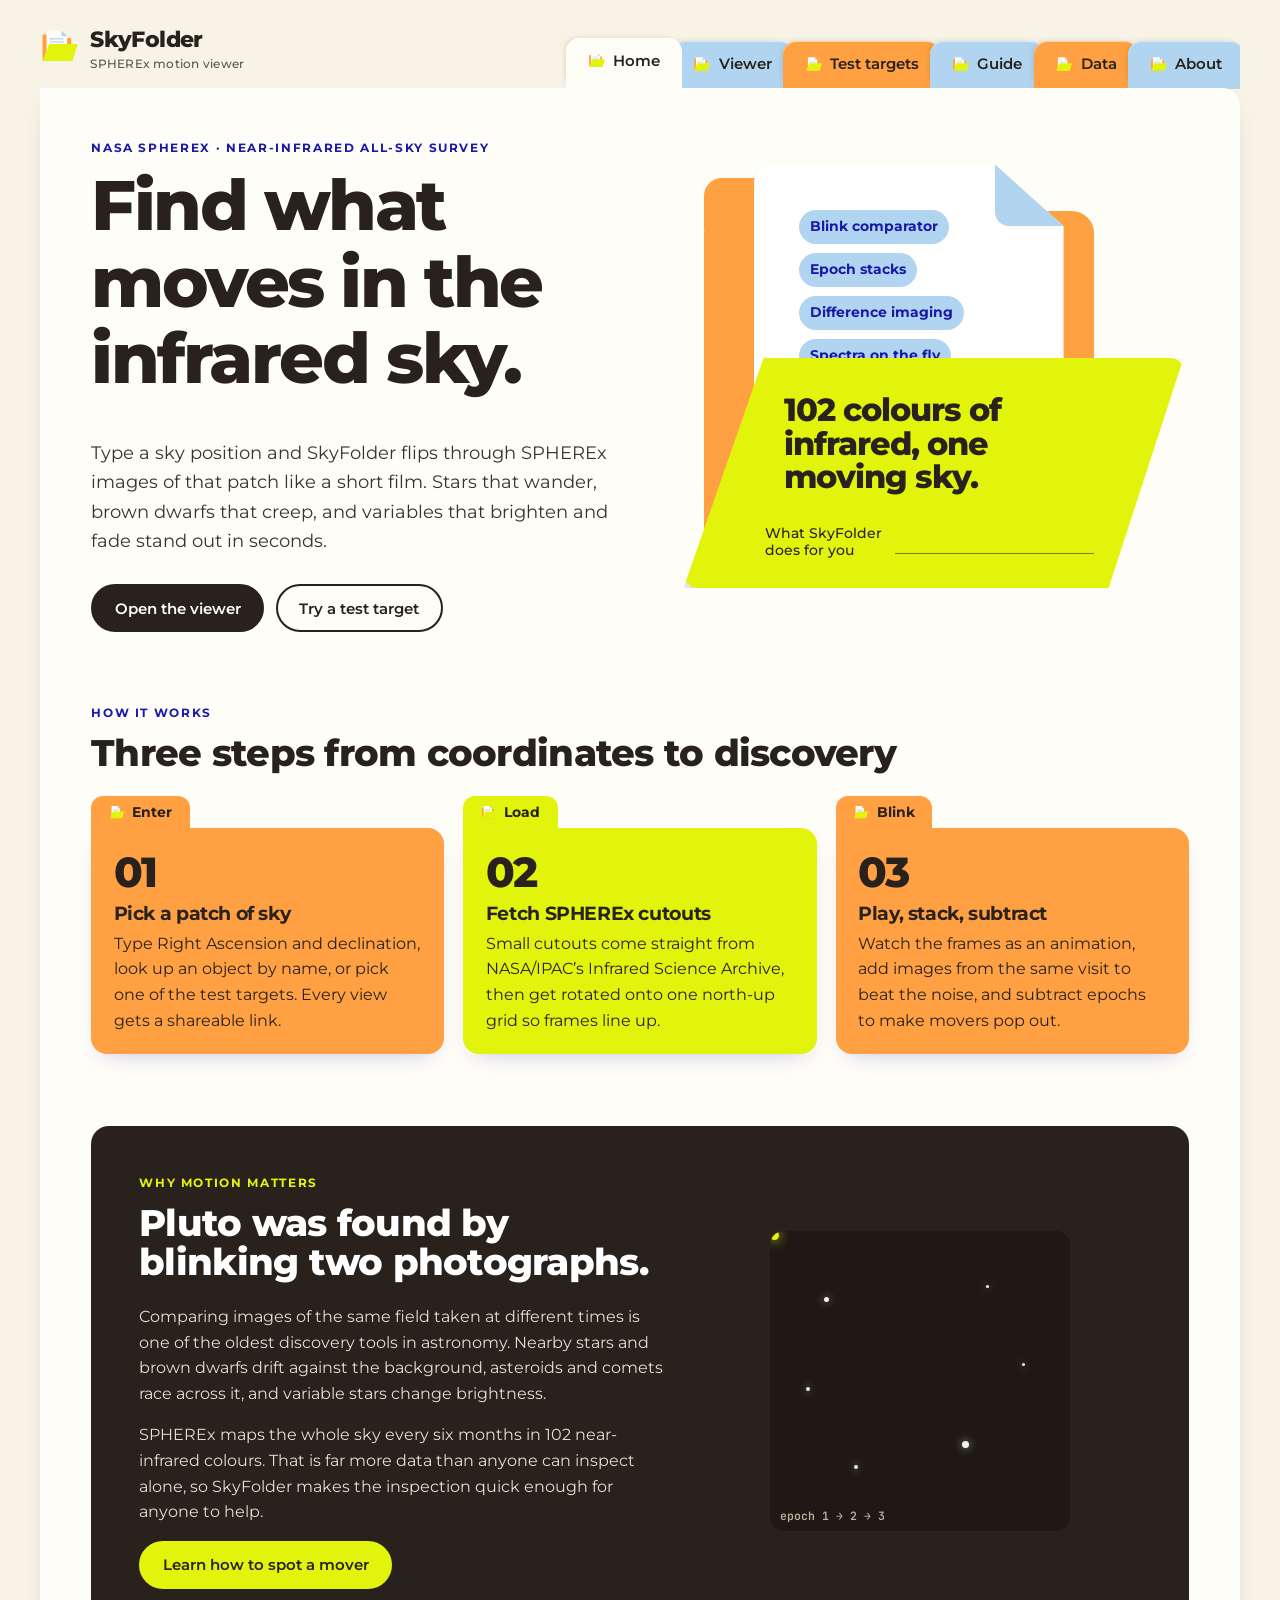
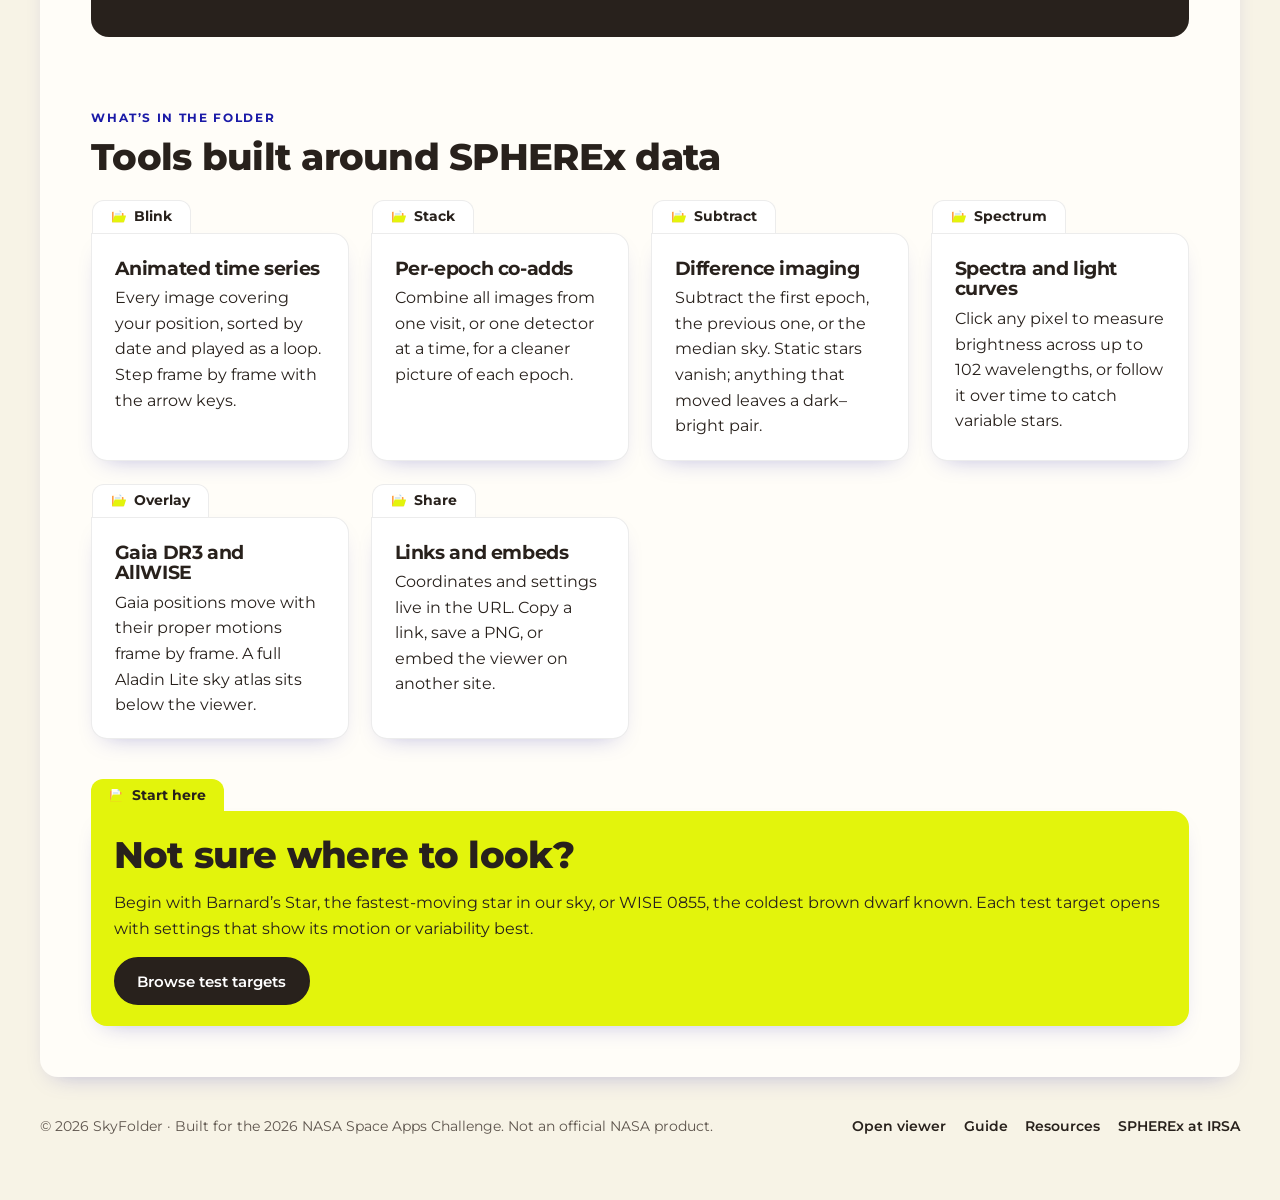
==== commit 0e088c1d: "Add files via upload" ====
--- a/index.html
+++ b/index.html
@@ -19,7 +19,7 @@
   <header class="site-header">
     <div class="wrap header-row">
       <a class="brand" href="index.html">
-        <svg viewBox="0 0 512 512" aria-hidden="true"><path d="M32 100a16 16 0 0 1 16-16h48a16 16 0 0 1 16 16v28h272a16 16 0 0 1 16 16v276H32z" fill="#E0AF33"/><path d="M84 48a16 16 0 0 1 16-16h176l72 72v300H84z" fill="#E9E8E0"/><path d="M276 32v56a16 16 0 0 0 16 16h56z" fill="#D6D5CB"/><rect x="124" y="132" width="180" height="16" rx="8" fill="#D6D5CB"/><rect x="124" y="170" width="180" height="16" rx="8" fill="#D6D5CB"/><path d="M118 206h350a12 12 0 0 1 11 16l-60 190a14 14 0 0 1-13 10H46a10 10 0 0 1-10-13z" fill="#FCC640"/></svg>
+        <img src="folder.svg" alt="" width="40" height="40">
         <span><b>SkyFolder</b><small>SPHEREx motion viewer</small></span>
       </a>
       <nav class="tabs" aria-label="Main">
@@ -46,13 +46,19 @@
           </div>
         </div>
 
-        <div class="stack" aria-hidden="true">
-          <div class="sheetcard s1"><span class="t">Gaia &amp; WISE overlays</span></div>
-          <div class="sheetcard s2"><span class="t">Spectra on the fly</span></div>
-          <div class="sheetcard s3"><span class="t">Difference imaging</span></div>
-          <div class="sheetcard s4"><span class="t">Epoch stacks</span></div>
-          <div class="front">
-            <span class="t">Blink comparator</span>
+        <div class="hero-folder" aria-hidden="true">
+          <div class="hf-back"></div>
+          <div class="hf-paper">
+            <span class="hf-fold"></span>
+            <ul>
+              <li>Blink comparator</li>
+              <li>Epoch stacks</li>
+              <li>Difference imaging</li>
+              <li>Spectra on the fly</li>
+              <li>Gaia &amp; WISE overlays</li>
+            </ul>
+          </div>
+          <div class="hf-front">
             <strong>102 colours of<br>infrared, one<br>moving sky.</strong>
             <span class="line">What SkyFolder<br>does for you</span>
           </div>
@@ -80,7 +86,7 @@
 
       <section class="band">
         <div>
-          <p class="eyebrow" style="color:#b8e07f">Why motion matters</p>
+          <p class="eyebrow" style="color:#E3F40C">Why motion matters</p>
           <h2>Pluto was found by blinking two photographs.</h2>
           <p>Comparing images of the same field taken at different times is one of the oldest discovery tools in astronomy. Nearby stars and brown dwarfs drift against the background, asteroids and comets race across it, and variable stars change brightness.</p>
           <p>SPHEREx maps the whole sky every six months in 102 near-infrared colours. That is far more data than anyone can inspect alone, so SkyFolder makes the inspection quick enough for anyone to help.</p>
--- a/style.css
+++ b/style.css
@@ -50,7 +50,7 @@
 .site-header { padding-top: 1.4rem; }
 .header-row { display: flex; align-items: flex-end; justify-content: space-between; gap: 1.5rem; }
 .brand { display: flex; align-items: center; gap: .65rem; text-decoration: none; color: var(--ink); padding-bottom: .9rem; flex-shrink: 0; }
-.brand svg { width: 38px; height: 38px; }
+.brand img { width: 40px; height: 40px; }
 .brand b { font-family: var(--display); font-size: 1.35rem; font-weight: 800; letter-spacing: -0.03em; }
 .brand small { display: block; font-size: .72rem; color: var(--muted); font-weight: 500; letter-spacing: .02em; margin-top: -2px; }
 
@@ -72,10 +72,9 @@
   transition: transform .15s ease, background .15s ease;
 }
 .tab:nth-child(even) { background: var(--kraft-2); }
-.tab::before { content: ''; width: 9px; height: 9px; border-radius: 3px; background: var(--green); opacity: .9; }
+.tab::before { content: ''; width: 18px; height: 18px; background: url('folder.svg') center / contain no-repeat; }
 .tab:hover { transform: translateY(-3px); color: var(--ink); }
 .tab.active { background: var(--paper); z-index: 2; padding-bottom: .95rem; transform: none; }
-.tab.active::before { background: var(--green-dark); }
 
 .sheet {
   position: relative;
@@ -98,7 +97,7 @@
   cursor: pointer;
   transition: transform .12s ease, background .12s ease;
 }
-.btn:hover { transform: translateY(-1px); color: #fff; background: #2b2b2b; }
+.btn:hover { transform: translateY(-1px); color: #fff; background: #1A1AA7; }
 .btn:disabled { opacity: .45; cursor: not-allowed; transform: none; }
 .btn.ghost { background: transparent; color: var(--ink); }
 .btn.ghost:hover { background: rgba(22,22,22,.06); color: var(--ink); }
@@ -130,7 +129,7 @@
   padding: .62rem .75rem;
 }
 input.mono { font-family: var(--mono); font-size: .9rem; }
-input:focus, select:focus, button:focus-visible, a:focus-visible { outline: 3px solid rgba(149,189,105,.55); outline-offset: 1px; }
+input:focus, select:focus, button:focus-visible, a:focus-visible { outline: 3px solid rgba(26,26,167,.45); outline-offset: 1px; }
 input[type=range] { width: 100%; accent-color: var(--green-dark); }
 .check { display: flex; align-items: center; gap: .5rem; font-weight: 500; font-size: .88rem; margin: .25rem 0; cursor: pointer; }
 .check input { accent-color: var(--green-dark); width: 16px; height: 16px; }
@@ -153,7 +152,9 @@
   border-radius: 12px 12px 0 0;
   font-weight: 700; font-size: .85rem;
   white-space: nowrap;
-}
+  gap: .45rem;
+}
+.folder > .label::before { content: ''; width: 16px; height: 16px; background: url('folder.svg') center / contain no-repeat; }
 .folder.green { background: var(--green); }
 .folder.paper { background: var(--paper-2); border: 1.5px solid rgba(22,22,22,.08); }
 .folder.paper > .label { border: 1.5px solid rgba(22,22,22,.08); border-bottom: 0; top: calc(-2rem - 1.5px); }
@@ -166,51 +167,33 @@
 
 section + section { margin-top: clamp(2.5rem, 6vw, 4.5rem); }
 .eyebrow { text-transform: uppercase; letter-spacing: .14em; font-size: .74rem; font-weight: 700; color: var(--green-dark); margin-bottom: .6rem; }
-.lead { font-size: 1.15rem; color: #2e2d27; max-width: 62ch; }
+.lead { font-size: 1.15rem; color: #3A322B; max-width: 62ch; }
 .page-intro { max-width: 760px; margin-bottom: 2rem; }
 
 /* ---------- home hero: stacked folders ---------- */
 .hero { display: grid; grid-template-columns: 1.05fr 1fr; gap: clamp(1.5rem, 4vw, 3.5rem); align-items: center; }
 .hero h1 span { display: block; }
 .hero .lead { margin: 1.2rem 0 1.8rem; }
-.stack { position: relative; height: 470px; max-width: 520px; width: 100%; justify-self: center; }
-.stack .sheetcard {
-  position: absolute; left: 4%; right: 4%;
-  height: 300px;
-  background: var(--kraft);
-  border-radius: 0 14px 14px 14px;
-  box-shadow: 0 -2px 0 rgba(255,255,255,.35) inset, 0 6px 14px -10px rgba(60,40,10,.6);
-}
-.stack .sheetcard::after {
-  content: ''; position: absolute; left: 10px; right: 10px; top: 10px; height: 8px;
-  background: var(--paper-2); border-radius: 4px; opacity: .85;
-}
-.stack .sheetcard .t {
-  position: absolute; top: -34px; height: 36px;
-  background: inherit;
-  padding: 0 1.2rem;
-  display: flex; align-items: center; gap: .5rem;
-  border-radius: 12px 12px 0 0;
-  font-weight: 600; font-size: .92rem;
-  white-space: nowrap;
-}
-.stack .sheetcard .t::before { content: ''; width: 18px; height: 22px; border-radius: 6px 6px 0 0; background: var(--green); margin-left: -2.4rem; margin-right: .9rem; align-self: flex-end; }
-.stack .s1 { top: 30px; } .stack .s1 .t { left: 52%; }
-.stack .s2 { top: 82px; background: var(--kraft-2); } .stack .s2 .t { left: 18%; }
-.stack .s3 { top: 134px; } .stack .s3 .t { left: 56%; }
-.stack .s4 { top: 186px; background: var(--kraft-2); } .stack .s4 .t { left: 26%; }
-.stack .front {
-  position: absolute; left: 0; right: 0; top: 248px; bottom: 0;
+
+.hero-folder { position: relative; width: 100%; max-width: 500px; aspect-ratio: 1 / .92; justify-self: center; }
+.hf-back { position: absolute; left: 4%; top: 12%; width: 78%; height: 80%; background: var(--kraft); border-radius: 22px; }
+.hf-back::before { content: ''; position: absolute; left: 0; top: -9%; width: 30%; height: 14%; background: inherit; border-radius: 18px 18px 0 0; }
+.hf-paper { position: absolute; left: 14%; top: 2%; width: 62%; height: 74%; background: var(--paper-2); border-radius: 18px; padding: 9% 9% 0; box-shadow: 0 6px 18px -10px rgba(40,33,28,.35); clip-path: polygon(0 0, 78% 0, 100% 18%, 100% 100%, 0 100%); }
+.hf-fold { position: absolute; right: 0; top: 0; width: 22%; height: 18%; background: var(--kraft-2); border-bottom-left-radius: 14px; }
+.hf-paper ul { list-style: none; margin: 0; padding: 0; display: grid; gap: .55rem; }
+.hf-paper li { font-weight: 700; font-size: .9rem; color: var(--green-dark); padding: .35rem .7rem; background: var(--kraft-2); border-radius: 999px; width: fit-content; }
+.hf-front {
+  position: absolute; left: 0; right: 0; bottom: 6%; height: 50%;
   background: var(--green);
-  border-radius: 0 16px 16px 16px;
-  padding: 1.6rem 1.6rem 1.4rem;
-  box-shadow: 0 -2px 0 rgba(255,255,255,.35) inset, 0 18px 30px -18px rgba(40,60,20,.7);
+  clip-path: polygon(16% 0, 100% 0, 85% 100%, 0 100%);
+  border-radius: 14px;
+  padding: 7% 18% 6% 20%;
   display: flex; flex-direction: column; justify-content: space-between;
-}
-.stack .front .t { position: absolute; top: -38px; left: 14%; height: 40px; padding: 0 1.4rem; background: var(--green); border-radius: 14px 14px 0 0; display: flex; align-items: center; font-weight: 700; font-size: .95rem; }
-.stack .front strong { font-family: var(--display); font-size: clamp(1.6rem, 3vw, 2.15rem); line-height: 1.02; letter-spacing: -0.03em; font-weight: 800; }
-.stack .front .line { display: flex; align-items: flex-end; gap: .8rem; font-size: .9rem; font-weight: 500; line-height: 1.2; }
-.stack .front .line::after { content: ''; flex: 1; border-bottom: 1.5px solid rgba(22,22,22,.55); margin-bottom: .25rem; }
+  filter: drop-shadow(0 14px 20px rgba(26,26,167,.25));
+}
+.hf-front strong { font-family: var(--display); font-size: clamp(1.35rem, 2.6vw, 2rem); line-height: 1.05; letter-spacing: -0.03em; font-weight: 800; }
+.hf-front .line { display: flex; align-items: flex-end; gap: .8rem; font-size: .85rem; font-weight: 500; line-height: 1.2; margin-left: -6%; }
+.hf-front .line::after { content: ''; flex: 1; border-bottom: 1.5px solid rgba(40,33,28,.55); margin-bottom: .25rem; }
 
 .steps { counter-reset: s; display: grid; gap: 1.2rem; grid-template-columns: repeat(auto-fit, minmax(230px, 1fr)); }
 .steps .folder::before {
@@ -219,16 +202,16 @@
 }
 
 .band {
-  background: var(--night); color: #f1ecdf; border-radius: var(--radius);
+  background: var(--night); color: #F7F3E6; border-radius: var(--radius);
   padding: clamp(1.6rem, 4vw, 3rem);
   display: grid; grid-template-columns: 1.2fr 1fr; gap: 2rem; align-items: center;
 }
 .band h2 { color: #fff; }
-.band p { color: #d8d3c4; }
+.band p { color: #E6DFCF; }
 .band .btn.green { color: var(--ink); }
-.blink-demo { position: relative; aspect-ratio: 1; max-width: 300px; justify-self: center; width: 100%; border-radius: 14px; overflow: hidden; background: #0c0d09; }
+.blink-demo { position: relative; aspect-ratio: 1; max-width: 300px; justify-self: center; width: 100%; border-radius: 14px; overflow: hidden; background: #1E1915; }
 .blink-demo i { position: absolute; border-radius: 50%; background: #f4f1e6; box-shadow: 0 0 8px rgba(255,255,255,.6); }
-.blink-demo .mover { width: 9px; height: 9px; background: #b8e07f; box-shadow: 0 0 12px #b8e07f; animation: hop 2.4s steps(1) infinite; }
+.blink-demo .mover { width: 9px; height: 9px; background: #E3F40C; box-shadow: 0 0 12px #E3F40C; animation: hop 2.4s steps(1) infinite; }
 @keyframes hop { 0% { left: 40%; top: 58%; } 33% { left: 47%; top: 52%; } 66% { left: 54%; top: 46%; } }
 .blink-demo span { position: absolute; left: 10px; bottom: 8px; font: 600 .72rem var(--mono); color: #b8b39f; }
 
@@ -239,7 +222,7 @@
 .prose ul, .prose ol { padding-left: 1.2rem; }
 .prose li { margin-bottom: .35rem; }
 .toc { display: flex; flex-wrap: wrap; gap: .5rem; margin: 0 0 2rem; }
-.callout { border-left: 4px solid var(--green); background: rgba(149,189,105,.14); padding: 1rem 1.2rem; border-radius: 0 12px 12px 0; margin: 1.2rem 0; }
+.callout { border-left: 4px solid var(--green); background: rgba(227,244,12,.25); padding: 1rem 1.2rem; border-radius: 0 12px 12px 0; margin: 1.2rem 0; }
 .callout p:last-child { margin: 0; }
 
 table { width: 100%; border-collapse: collapse; font-size: .9rem; }
@@ -260,9 +243,8 @@
 .resource-list p { margin: .2rem 0 0; font-size: .9rem; color: var(--muted); }
 
 .checklist { list-style: none; padding: 0; }
-.checklist li { padding-left: 1.9rem; position: relative; margin-bottom: .6rem; }
-.checklist li::before { content: ''; position: absolute; left: 0; top: .3rem; width: 1.1rem; height: 1.1rem; border-radius: 5px; background: var(--green); box-shadow: inset 0 0 0 2px var(--green-dark); }
-.checklist li::after { content: ''; position: absolute; left: .37rem; top: .45rem; width: .35rem; height: .6rem; border: solid var(--ink); border-width: 0 2px 2px 0; transform: rotate(45deg); }
+.checklist li { padding-left: 2.1rem; position: relative; margin-bottom: .6rem; }
+.checklist li::before { content: ''; position: absolute; left: 0; top: .15rem; width: 1.35rem; height: 1.35rem; background: url('check.svg') center / contain no-repeat; }
 
 /* ---------- viewer ---------- */
 .search-folder { margin-top: 2.2rem; }
@@ -282,21 +264,21 @@
 .progress span { display: block; height: 100%; width: 0; background: var(--green-dark); transition: width .2s; }
 
 .viewer-grid { display: grid; grid-template-columns: minmax(0, 1.45fr) minmax(270px, 1fr); gap: 1.4rem; align-items: start; }
-.stage-wrap { background: var(--night); border-radius: var(--radius); padding: 1rem; color: #ece7d8; }
-.stage { position: relative; aspect-ratio: 1; width: 100%; border-radius: 10px; overflow: hidden; background: #0c0d09; }
+.stage-wrap { background: var(--night); border-radius: var(--radius); padding: 1rem; color: #F7F3E6; }
+.stage { position: relative; aspect-ratio: 1; width: 100%; border-radius: 10px; overflow: hidden; background: #1E1915; }
 .stage canvas { width: 100%; height: 100%; display: block; image-rendering: pixelated; cursor: crosshair; }
-.stage-empty { position: absolute; inset: 0; display: grid; place-items: center; text-align: center; padding: 2rem; color: #9d988a; font-weight: 600; }
+.stage-empty { position: absolute; inset: 0; display: grid; place-items: center; text-align: center; padding: 2rem; color: #B1A898; font-weight: 600; }
 .frame-info { display: flex; justify-content: space-between; align-items: baseline; gap: 1rem; margin: .8rem .2rem .2rem; }
 #frame-label { font-weight: 700; font-size: 1rem; color: #fff; }
-#frame-sub { font-size: .8rem; color: #b5b09f; margin: 0 .2rem .7rem; min-height: 1.1em; }
+#frame-sub { font-size: .8rem; color: #CFC6B5; margin: 0 .2rem .7rem; min-height: 1.1em; }
 .player { display: grid; grid-template-columns: auto auto auto 1fr auto; gap: .6rem; align-items: center; }
-.player .btn { border-color: #3c3c33; background: #26271f; color: #fff; }
-.player .btn:hover { background: #33342a; }
+.player .btn { border-color: #4A3F37; background: #3A302A; color: #fff; }
+.player .btn:hover { background: #1A1AA7; }
 .player .btn.green { background: var(--green); border-color: var(--green); color: var(--ink); }
-.player label { color: #b5b09f; font-size: .75rem; margin: 0; display: flex; align-items: center; gap: .4rem; }
-.player input[type=number] { width: 64px; padding: .35rem .5rem; background: #26271f; color: #fff; border-color: #3c3c33; }
+.player label { color: #CFC6B5; font-size: .75rem; margin: 0; display: flex; align-items: center; gap: .4rem; }
+.player input[type=number] { width: 64px; padding: .35rem .5rem; background: #3A302A; color: #fff; border-color: #4A3F37; }
 .player input[type=range] { accent-color: var(--green); }
-#readout { font-family: var(--mono); font-size: .76rem; color: #b5b09f; margin-top: .8rem; min-height: 1.2em; }
+#readout { font-family: var(--mono); font-size: .76rem; color: #CFC6B5; margin-top: .8rem; min-height: 1.2em; }
 
 .panel { background: var(--paper-2); border: 1.5px solid var(--line); border-radius: var(--radius); padding: 1.2rem; }
 .panel + .panel { margin-top: 1.1rem; }
@@ -323,14 +305,14 @@
 .legend .key { display: inline-flex; align-items: center; gap: .35rem; font-weight: 600; font-size: .8rem; }
 .legend i { width: 10px; height: 10px; border-radius: 50%; display: inline-block; }
 #meta-panel { max-height: 420px; overflow: auto; }
-#meta-panel tr.current td { background: rgba(149,189,105,.22); }
+#meta-panel tr.current td { background: rgba(227,244,12,.45); }
 .det-dot { display: inline-block; width: 9px; height: 9px; border-radius: 50%; margin-right: .35rem; }
 
 .aladin-section { margin-top: 2.2rem; }
 .aladin-head { display: flex; flex-wrap: wrap; justify-content: space-between; align-items: end; gap: 1rem; margin-bottom: 1rem; }
 .aladin-head .controls-inline { display: flex; gap: 1rem; align-items: center; flex-wrap: wrap; }
 .aladin-head select { width: auto; }
-#aladin-lite { width: 100%; height: 440px; border-radius: var(--radius); overflow: hidden; background: #0c0d09; }
+#aladin-lite { width: 100%; height: 440px; border-radius: var(--radius); overflow: hidden; background: #1E1915; }
 
 /* ---------- footer ---------- */
 .site-footer { padding: 2.4rem 0 3rem; font-size: .88rem; color: var(--muted); }
@@ -355,7 +337,6 @@
 }
 @media (max-width: 860px) {
   .hero { grid-template-columns: 1fr; }
-  .stack { height: 430px; }
   .band { grid-template-columns: 1fr; }
   .brand small { display: none; }
 }
@@ -366,9 +347,13 @@
   .search-grid, .search-more, .controls, .overlays { grid-template-columns: 1fr; }
   .player { grid-template-columns: auto auto auto 1fr; }
   .player label { grid-column: 1 / -1; }
-  .stack .sheetcard .t { font-size: .8rem; padding: 0 .9rem; }
-  .stack .sheetcard .t::before { display: none; }
-  .stack .s1 .t, .stack .s3 .t { left: 30%; }
+}
+@media (max-width: 640px) {
+  .hf-paper li { font-size: .72rem; white-space: nowrap; padding: .25rem .55rem; }
+  .hf-paper ul { gap: .35rem; }
+  .hf-front { padding: 6% 16% 5% 19%; }
+  .hf-front strong { font-size: 1.15rem; }
+  .hf-front .line { font-size: .72rem; }
 }
 @media (prefers-reduced-motion: reduce) {
   .blink-demo .mover { animation: none; left: 47%; top: 52%; }
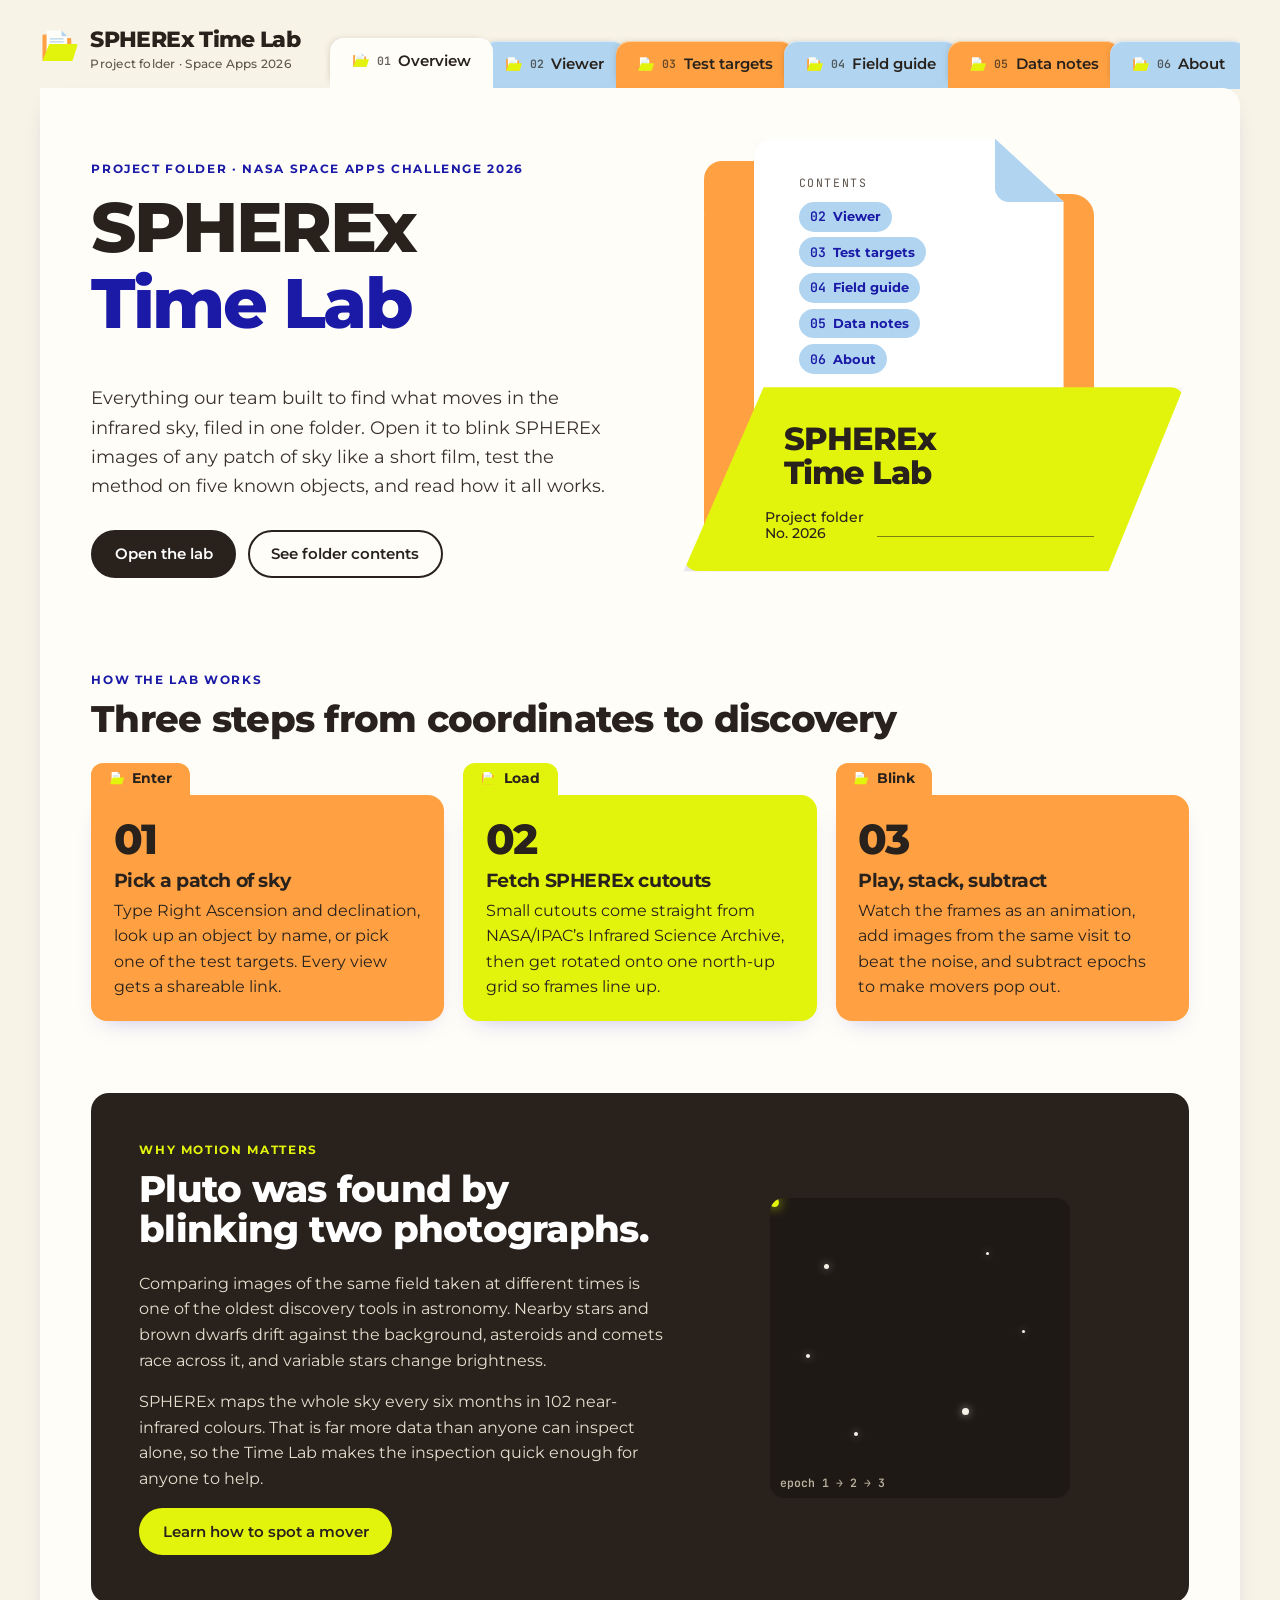
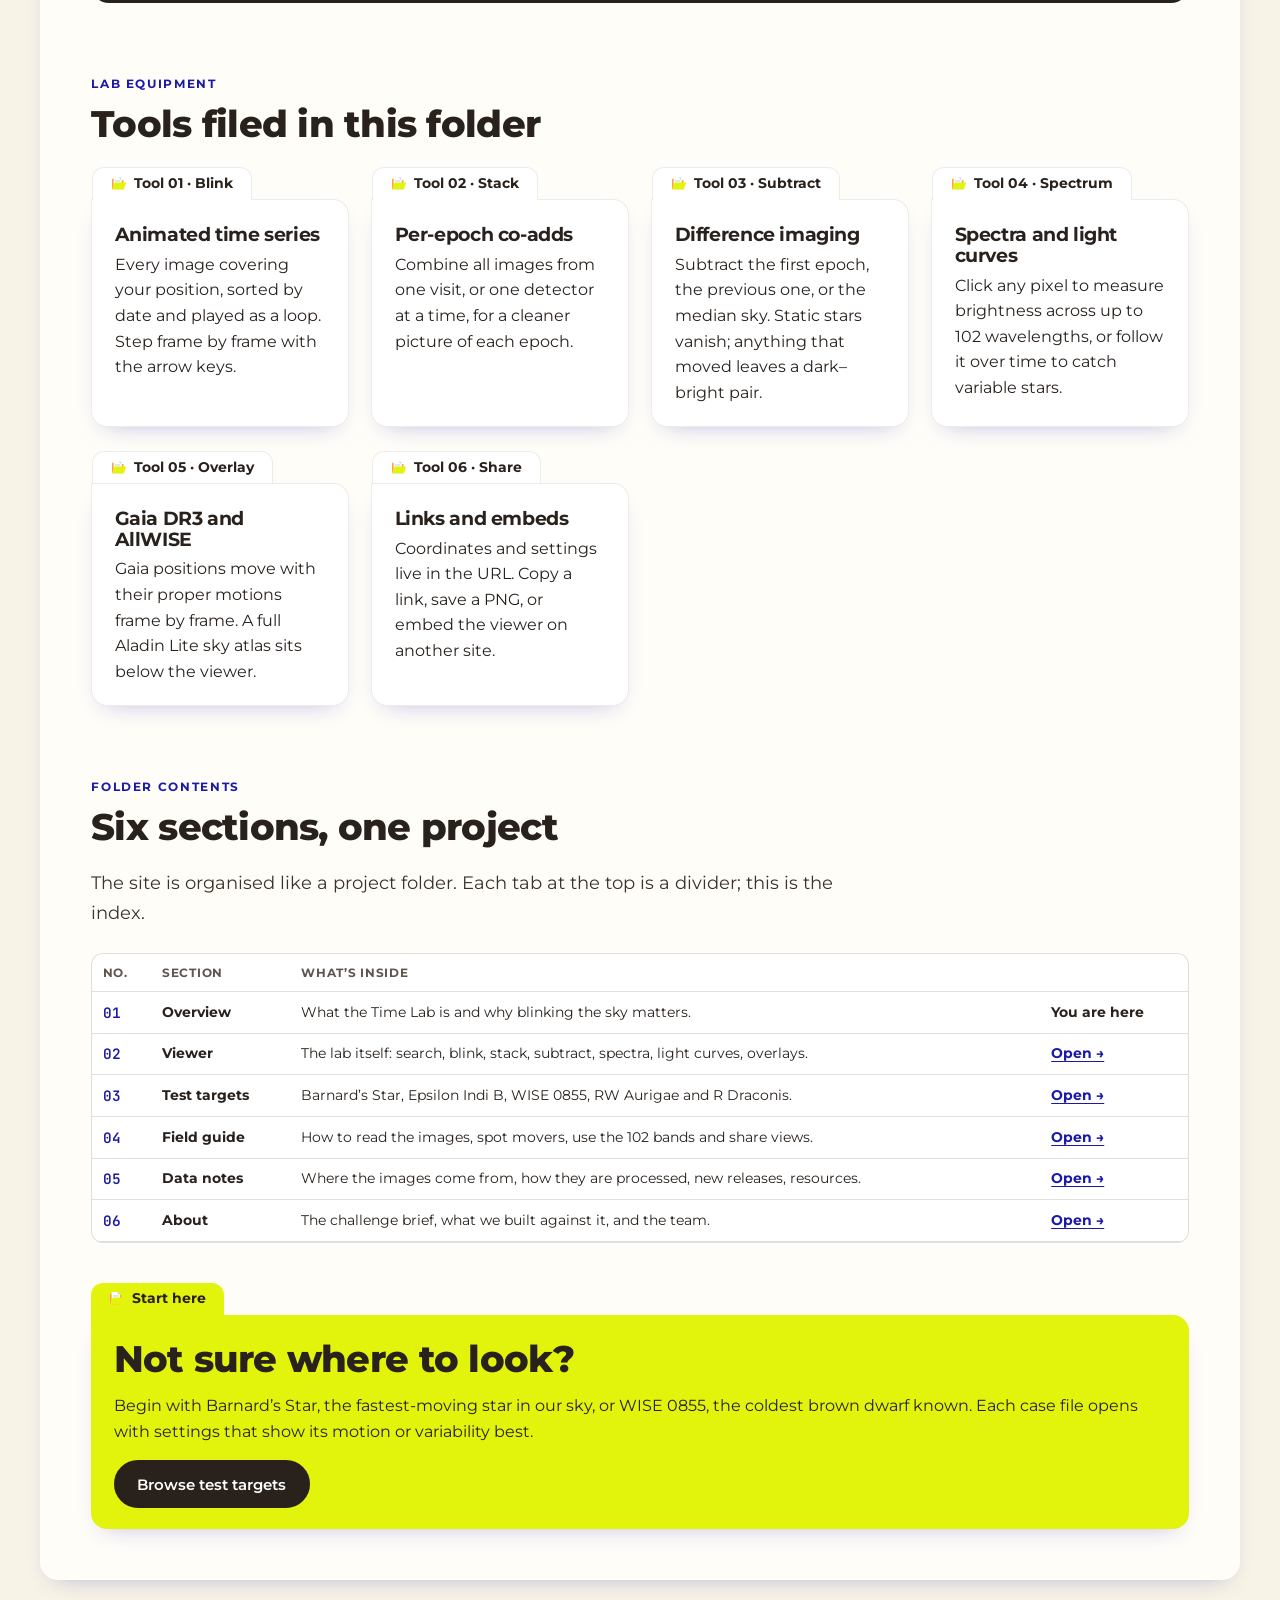
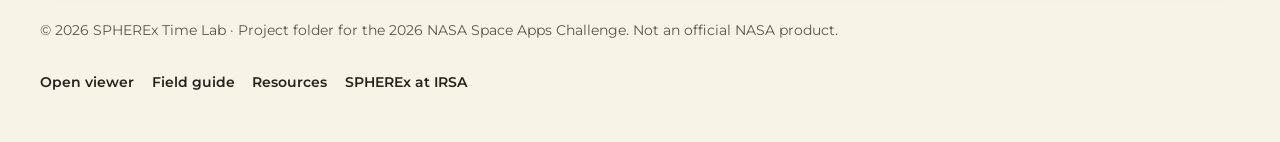
==== commit 64ba1800: "Add files via upload" ====
--- a/index.html
+++ b/index.html
@@ -3,9 +3,9 @@
 <head>
   <meta charset="utf-8">
   <meta name="viewport" content="width=device-width, initial-scale=1">
-  <title>SkyFolder · Find what moves in the SPHEREx sky</title>
+  <title>SPHEREx Time Lab · Project folder</title>
   <meta name="description" content="A simple web viewer that blinks NASA SPHEREx infrared images of any patch of sky so anyone can spot moving and variable objects.">
-  <meta property="og:title" content="SkyFolder · Find what moves in the SPHEREx sky">
+  <meta property="og:title" content="SPHEREx Time Lab · Project folder">
   <meta property="og:description" content="A simple web viewer that blinks NASA SPHEREx infrared images of any patch of sky so anyone can spot moving and variable objects.">
   <meta name="theme-color" content="#e5ecd4">
   <link rel="icon" href="favicon.svg" type="image/svg+xml">
@@ -20,15 +20,15 @@
     <div class="wrap header-row">
       <a class="brand" href="index.html">
         <img src="folder.svg" alt="" width="40" height="40">
-        <span><b>SkyFolder</b><small>SPHEREx motion viewer</small></span>
+        <span><b>SPHEREx Time Lab</b><small>Project folder · Space Apps 2026</small></span>
       </a>
       <nav class="tabs" aria-label="Main">
-        <a class="tab active" href="index.html" aria-current="page">Home</a>
-        <a class="tab" href="viewer.html">Viewer</a>
-        <a class="tab" href="targets.html">Test targets</a>
-        <a class="tab" href="guide.html">Guide</a>
-        <a class="tab" href="data.html">Data</a>
-        <a class="tab" href="about.html">About</a>
+        <a class="tab active" href="index.html" aria-current="page"><span class="tab-no">01</span>Overview</a>
+        <a class="tab" href="viewer.html"><span class="tab-no">02</span>Viewer</a>
+        <a class="tab" href="targets.html"><span class="tab-no">03</span>Test targets</a>
+        <a class="tab" href="guide.html"><span class="tab-no">04</span>Field guide</a>
+        <a class="tab" href="data.html"><span class="tab-no">05</span>Data notes</a>
+        <a class="tab" href="about.html"><span class="tab-no">06</span>About</a>
       </nav>
     </div>
   </header>
@@ -37,36 +37,37 @@
     <main id="main" class="sheet">
       <section class="hero">
         <div>
-          <p class="eyebrow">NASA SPHEREx · Near-infrared all-sky survey</p>
-          <h1><span>Find what</span><span>moves in the</span><span>infrared sky.</span></h1>
-          <p class="lead">Type a sky position and SkyFolder flips through SPHEREx images of that patch like a short film. Stars that wander, brown dwarfs that creep, and variables that brighten and fade stand out in seconds.</p>
+          <p class="eyebrow">Project folder · NASA Space Apps Challenge 2026</p>
+          <h1><span>SPHEREx</span><span>Time Lab</span></h1>
+          <p class="lead">Everything our team built to find what moves in the infrared sky, filed in one folder. Open it to blink SPHEREx images of any patch of sky like a short film, test the method on five known objects, and read how it all works.</p>
           <div class="btn-row">
-            <a class="btn" href="viewer.html">Open the viewer</a>
-            <a class="btn ghost" href="targets.html">Try a test target</a>
+            <a class="btn" href="viewer.html">Open the lab</a>
+            <a class="btn ghost" href="#contents">See folder contents</a>
           </div>
         </div>
 
-        <div class="hero-folder" aria-hidden="true">
+        <div class="hero-folder">
           <div class="hf-back"></div>
           <div class="hf-paper">
             <span class="hf-fold"></span>
+            <p class="hf-title">Contents</p>
             <ul>
-              <li>Blink comparator</li>
-              <li>Epoch stacks</li>
-              <li>Difference imaging</li>
-              <li>Spectra on the fly</li>
-              <li>Gaia &amp; WISE overlays</li>
+              <li><a href="viewer.html"><b>02</b> Viewer</a></li>
+              <li><a href="targets.html"><b>03</b> Test targets</a></li>
+              <li><a href="guide.html"><b>04</b> Field guide</a></li>
+              <li><a href="data.html"><b>05</b> Data notes</a></li>
+              <li><a href="about.html"><b>06</b> About</a></li>
             </ul>
           </div>
           <div class="hf-front">
-            <strong>102 colours of<br>infrared, one<br>moving sky.</strong>
-            <span class="line">What SkyFolder<br>does for you</span>
+            <strong>SPHEREx<br>Time Lab</strong>
+            <span class="line">Project folder<br>No. 2026</span>
           </div>
         </div>
       </section>
 
       <section>
-        <p class="eyebrow">How it works</p>
+        <p class="eyebrow">How the lab works</p>
         <h2>Three steps from coordinates to discovery</h2>
         <div class="steps">
           <div class="folder"><span class="label">Enter</span>
@@ -89,7 +90,7 @@
           <p class="eyebrow" style="color:#E3F40C">Why motion matters</p>
           <h2>Pluto was found by blinking two photographs.</h2>
           <p>Comparing images of the same field taken at different times is one of the oldest discovery tools in astronomy. Nearby stars and brown dwarfs drift against the background, asteroids and comets race across it, and variable stars change brightness.</p>
-          <p>SPHEREx maps the whole sky every six months in 102 near-infrared colours. That is far more data than anyone can inspect alone, so SkyFolder makes the inspection quick enough for anyone to help.</p>
+          <p>SPHEREx maps the whole sky every six months in 102 near-infrared colours. That is far more data than anyone can inspect alone, so the Time Lab makes the inspection quick enough for anyone to help.</p>
           <a class="btn green" href="guide.html">Learn how to spot a mover</a>
         </div>
         <div class="blink-demo" aria-label="Animated illustration of a star moving against fixed background stars">
@@ -105,40 +106,59 @@
       </section>
 
       <section>
-        <p class="eyebrow">What’s in the folder</p>
-        <h2>Tools built around SPHEREx data</h2>
+        <p class="eyebrow">Lab equipment</p>
+        <h2>Tools filed in this folder</h2>
         <div class="grid three">
-          <div class="folder paper"><span class="label">Blink</span>
+          <div class="folder paper"><span class="label">Tool 01 · Blink</span>
             <h3>Animated time series</h3>
             <p>Every image covering your position, sorted by date and played as a loop. Step frame by frame with the arrow keys.</p>
           </div>
-          <div class="folder paper"><span class="label">Stack</span>
+          <div class="folder paper"><span class="label">Tool 02 · Stack</span>
             <h3>Per-epoch co-adds</h3>
             <p>Combine all images from one visit, or one detector at a time, for a cleaner picture of each epoch.</p>
           </div>
-          <div class="folder paper"><span class="label">Subtract</span>
+          <div class="folder paper"><span class="label">Tool 03 · Subtract</span>
             <h3>Difference imaging</h3>
             <p>Subtract the first epoch, the previous one, or the median sky. Static stars vanish; anything that moved leaves a dark–bright pair.</p>
           </div>
-          <div class="folder paper"><span class="label">Spectrum</span>
+          <div class="folder paper"><span class="label">Tool 04 · Spectrum</span>
             <h3>Spectra and light curves</h3>
             <p>Click any pixel to measure brightness across up to 102 wavelengths, or follow it over time to catch variable stars.</p>
           </div>
-          <div class="folder paper"><span class="label">Overlay</span>
+          <div class="folder paper"><span class="label">Tool 05 · Overlay</span>
             <h3>Gaia DR3 and AllWISE</h3>
             <p>Gaia positions move with their proper motions frame by frame. A full Aladin Lite sky atlas sits below the viewer.</p>
           </div>
-          <div class="folder paper"><span class="label">Share</span>
+          <div class="folder paper"><span class="label">Tool 06 · Share</span>
             <h3>Links and embeds</h3>
             <p>Coordinates and settings live in the URL. Copy a link, save a PNG, or embed the viewer on another site.</p>
           </div>
         </div>
       </section>
 
+      <section id="contents">
+        <p class="eyebrow">Folder contents</p>
+        <h2>Six sections, one project</h2>
+        <p class="lead" style="margin-bottom:1.6rem">The site is organised like a project folder. Each tab at the top is a divider; this is the index.</p>
+        <div class="table-wrap contents-table">
+          <table>
+            <thead><tr><th>No.</th><th>Section</th><th>What’s inside</th><th></th></tr></thead>
+            <tbody>
+              <tr><td class="no">01</td><td><b>Overview</b></td><td>What the Time Lab is and why blinking the sky matters.</td><td>You are here</td></tr>
+              <tr><td class="no">02</td><td><b>Viewer</b></td><td>The lab itself: search, blink, stack, subtract, spectra, light curves, overlays.</td><td><a href="viewer.html">Open →</a></td></tr>
+              <tr><td class="no">03</td><td><b>Test targets</b></td><td>Barnard’s Star, Epsilon Indi B, WISE 0855, RW Aurigae and R Draconis.</td><td><a href="targets.html">Open →</a></td></tr>
+              <tr><td class="no">04</td><td><b>Field guide</b></td><td>How to read the images, spot movers, use the 102 bands and share views.</td><td><a href="guide.html">Open →</a></td></tr>
+              <tr><td class="no">05</td><td><b>Data notes</b></td><td>Where the images come from, how they are processed, new releases, resources.</td><td><a href="data.html">Open →</a></td></tr>
+              <tr><td class="no">06</td><td><b>About</b></td><td>The challenge brief, what we built against it, and the team.</td><td><a href="about.html">Open →</a></td></tr>
+            </tbody>
+          </table>
+        </div>
+      </section>
+
       <section>
         <div class="folder green" style="margin-top:2.5rem"><span class="label">Start here</span>
           <h2 style="margin-bottom:.4em">Not sure where to look?</h2>
-          <p>Begin with Barnard’s Star, the fastest-moving star in our sky, or WISE 0855, the coldest brown dwarf known. Each test target opens with settings that show its motion or variability best.</p>
+          <p>Begin with Barnard’s Star, the fastest-moving star in our sky, or WISE 0855, the coldest brown dwarf known. Each case file opens with settings that show its motion or variability best.</p>
           <a class="btn" href="targets.html">Browse test targets</a>
         </div>
       </section>
@@ -148,10 +168,10 @@
 
   <footer class="site-footer">
     <div class="wrap footer-row">
-      <p>© <span data-year>2026</span> SkyFolder · Built for the 2026 NASA Space Apps Challenge. Not an official NASA product.</p>
+      <p>© <span data-year>2026</span> SPHEREx Time Lab · Project folder for the 2026 NASA Space Apps Challenge. Not an official NASA product.</p>
       <nav aria-label="Footer">
         <a href="viewer.html">Open viewer</a>
-        <a href="guide.html">Guide</a>
+        <a href="guide.html">Field guide</a>
         <a href="data.html#resources">Resources</a>
         <a href="https://irsa.ipac.caltech.edu/Missions/spherex.html" rel="noopener">SPHEREx at IRSA</a>
       </nav>
--- a/style.css
+++ b/style.css
@@ -74,6 +74,7 @@
 .tab:nth-child(even) { background: var(--kraft-2); }
 .tab::before { content: ''; width: 18px; height: 18px; background: url('folder.svg') center / contain no-repeat; }
 .tab:hover { transform: translateY(-3px); color: var(--ink); }
+.tab-no { font-family: var(--mono); font-size: .72rem; font-weight: 600; opacity: .7; }
 .tab.active { background: var(--paper); z-index: 2; padding-bottom: .95rem; transform: none; }
 
 .sheet {
@@ -173,17 +174,22 @@
 /* ---------- home hero: stacked folders ---------- */
 .hero { display: grid; grid-template-columns: 1.05fr 1fr; gap: clamp(1.5rem, 4vw, 3.5rem); align-items: center; }
 .hero h1 span { display: block; }
+.hero h1 span + span { color: var(--green-dark); }
 .hero .lead { margin: 1.2rem 0 1.8rem; }
 
 .hero-folder { position: relative; width: 100%; max-width: 500px; aspect-ratio: 1 / .92; justify-self: center; }
 .hf-back { position: absolute; left: 4%; top: 12%; width: 78%; height: 80%; background: var(--kraft); border-radius: 22px; }
 .hf-back::before { content: ''; position: absolute; left: 0; top: -9%; width: 30%; height: 14%; background: inherit; border-radius: 18px 18px 0 0; }
-.hf-paper { position: absolute; left: 14%; top: 2%; width: 62%; height: 74%; background: var(--paper-2); border-radius: 18px; padding: 9% 9% 0; box-shadow: 0 6px 18px -10px rgba(40,33,28,.35); clip-path: polygon(0 0, 78% 0, 100% 18%, 100% 100%, 0 100%); }
+.hf-paper { position: absolute; left: 14%; top: 0; width: 62%; height: 76%; background: var(--paper-2); border-radius: 18px; padding: 7% 9% 0; box-shadow: 0 6px 18px -10px rgba(40,33,28,.35); clip-path: polygon(0 0, 78% 0, 100% 18%, 100% 100%, 0 100%); }
 .hf-fold { position: absolute; right: 0; top: 0; width: 22%; height: 18%; background: var(--kraft-2); border-bottom-left-radius: 14px; }
-.hf-paper ul { list-style: none; margin: 0; padding: 0; display: grid; gap: .55rem; }
-.hf-paper li { font-weight: 700; font-size: .9rem; color: var(--green-dark); padding: .35rem .7rem; background: var(--kraft-2); border-radius: 999px; width: fit-content; }
+.hf-title { font-family: var(--mono); font-size: .72rem; letter-spacing: .14em; text-transform: uppercase; color: var(--muted); margin: 0 0 .6rem; }
+.hf-paper ul { list-style: none; margin: 0; padding: 0; display: grid; gap: .35rem; }
+.hf-paper li a { display: inline-flex; gap: .45rem; font-weight: 700; font-size: .82rem; color: var(--green-dark); padding: .28rem .7rem; background: var(--kraft-2); border-radius: 999px; text-decoration: none; }
+.hf-paper li a:hover { background: var(--green); color: var(--ink); }
+.hf-paper li b { font-family: var(--mono); font-weight: 600; }
+.hf-front { pointer-events: none; }
 .hf-front {
-  position: absolute; left: 0; right: 0; bottom: 6%; height: 50%;
+  position: absolute; left: 0; right: 0; bottom: 6%; height: 40%;
   background: var(--green);
   clip-path: polygon(16% 0, 100% 0, 85% 100%, 0 100%);
   border-radius: 14px;
@@ -314,6 +320,10 @@
 .aladin-head select { width: auto; }
 #aladin-lite { width: 100%; height: 440px; border-radius: var(--radius); overflow: hidden; background: #1E1915; }
 
+.contents-table td.no { font-family: var(--mono); font-weight: 600; color: var(--green-dark); }
+.contents-table td:last-child { white-space: nowrap; font-weight: 700; }
+.contents-table tbody tr:hover td { background: rgba(227,244,12,.25); }
+
 /* ---------- footer ---------- */
 .site-footer { padding: 2.4rem 0 3rem; font-size: .88rem; color: var(--muted); }
 .footer-row { display: flex; flex-wrap: wrap; justify-content: space-between; gap: 1rem; }
@@ -349,7 +359,8 @@
   .player label { grid-column: 1 / -1; }
 }
 @media (max-width: 640px) {
-  .hf-paper li { font-size: .72rem; white-space: nowrap; padding: .25rem .55rem; }
+  .hf-paper li a { font-size: .72rem; white-space: nowrap; padding: .25rem .55rem; }
+  .hf-title { margin-bottom: .3rem; }
   .hf-paper ul { gap: .35rem; }
   .hf-front { padding: 6% 16% 5% 19%; }
   .hf-front strong { font-size: 1.15rem; }
